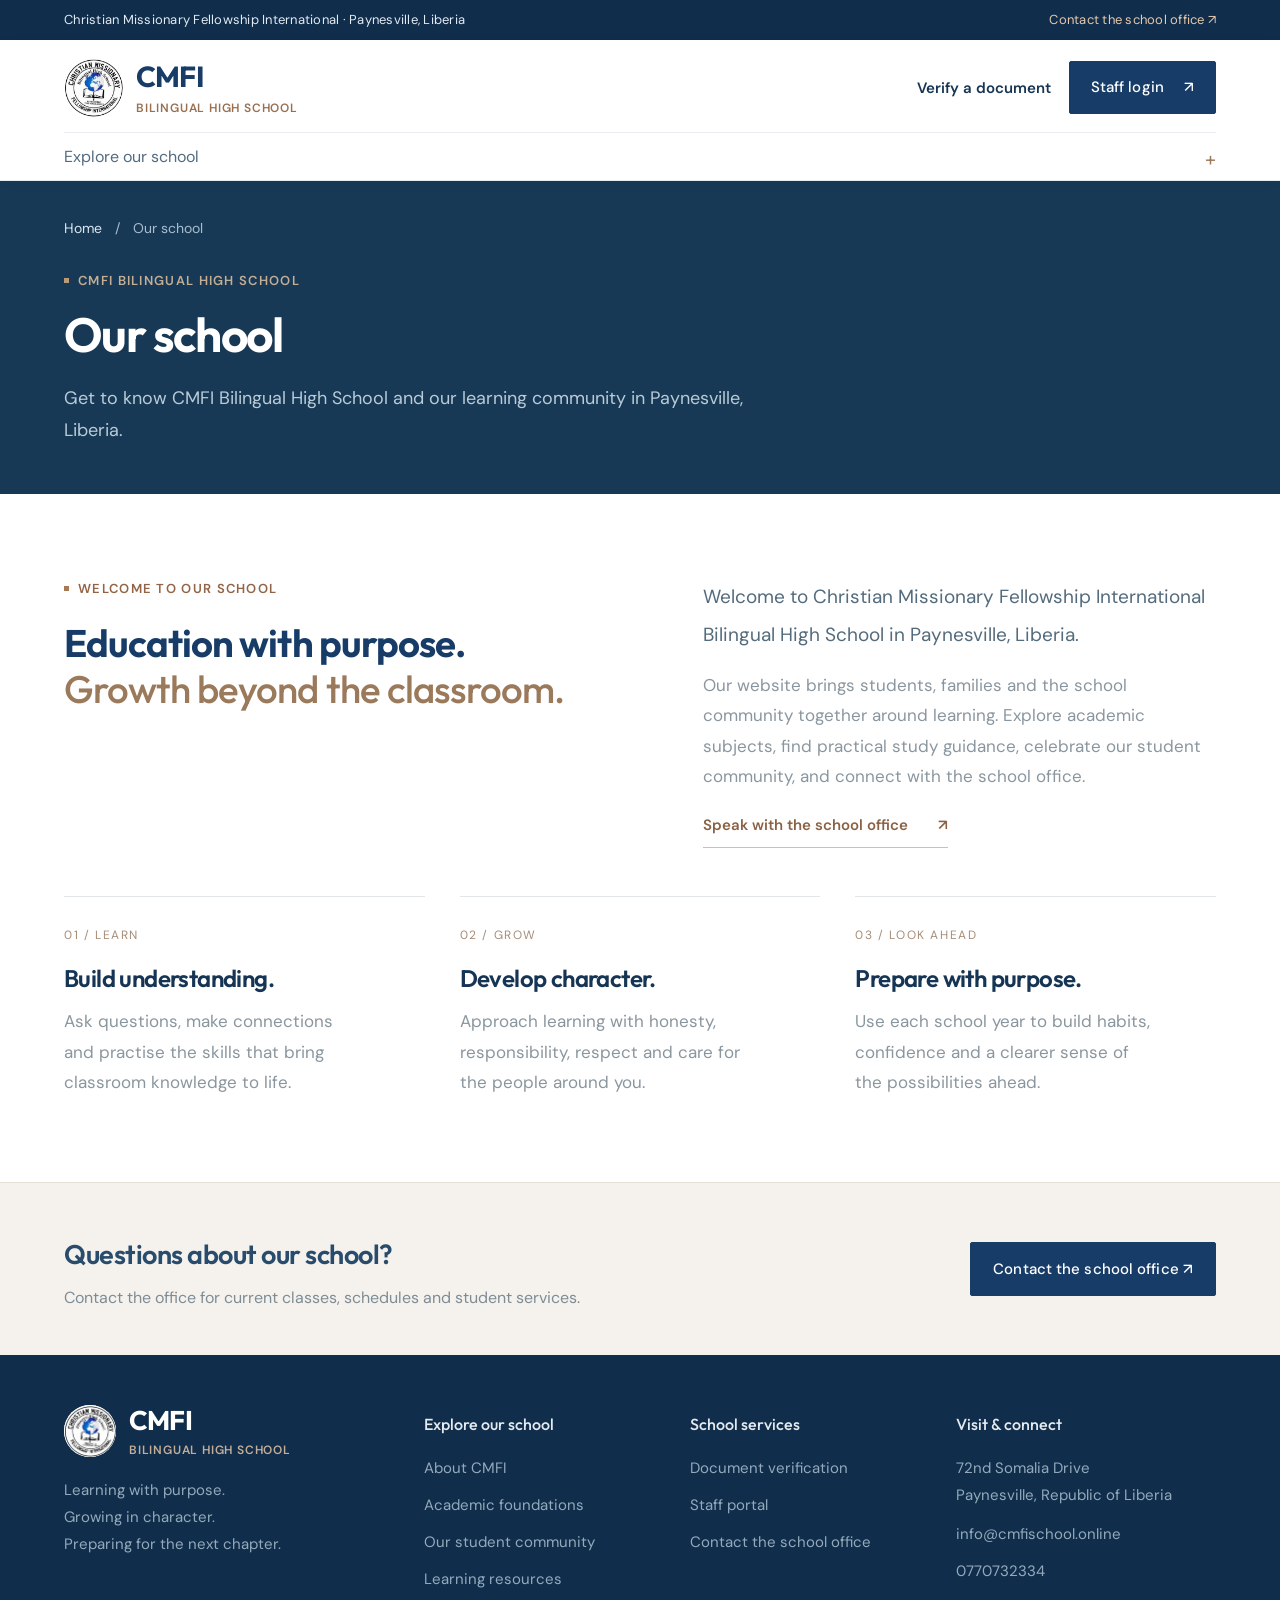
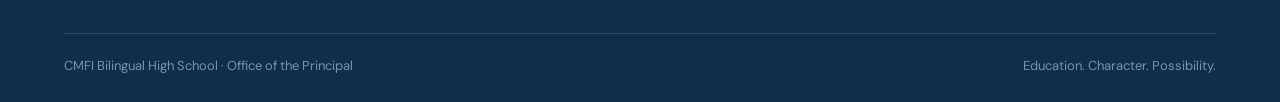
==== about.html @ 9cd96dfa "Split school sections into individual pages with direct navigation" ====
<!doctype html><html lang="en"><head><meta charset="utf-8"><meta name="viewport" content="width=device-width,initial-scale=1"><title>Our school | CMFI Bilingual High School</title><meta name="description" content="Learn about CMFI Bilingual High School and our learning community in Paynesville, Liberia."><link rel="icon" href="school-seal.png"><link rel="stylesheet" href="public.css?v=geometric-20261109"><link rel="stylesheet" href="school.css?v=pages-20261109"><link rel="stylesheet" href="typography.css?v=geometric-20261109"></head><body><div class="school-topbar"><div class="wrap topbar-inner"><span>Christian Missionary Fellowship International · Paynesville, Liberia</span><a href="contact.html">Contact the school office ↗</a></div></div><div class="school-header"><div class="wrap"><nav class="public-nav" aria-label="Main navigation"><a href="./" class="public-brand" aria-label="CMFI Bilingual High School home"><img class="school-logo" src="school-seal.png" alt="CMFI Bilingual High School logo"><span class="brand-title">CMFI<small>BILINGUAL HIGH SCHOOL</small></span></a><div class="nav-links"><a href="./">Home</a><a href="about.html">Our school</a><a href="academics.html">Academics</a><a href="student-life.html">Student life</a><a href="learning-hub.html">Learning hub</a></div><div class="nav-actions"><a href="verify.html">Verify a document</a><a class="btn btn-dark" href="login.html">Staff login <span>↗</span></a></div><details class="mobile-school-menu"><summary>Explore our school <span>+</span></summary><div class="mobile-school-links"><a href="./">Home</a><a href="about.html">Our school</a><a href="academics.html">Academics</a><a href="student-life.html">Student life</a><a href="learning-hub.html">Learning hub</a><a href="verify.html">Verify a document</a><a href="contact.html">Contact the office</a></div></details></nav></div></div><main><header class="school-page-intro"><div class="wrap"><nav class="page-breadcrumb" aria-label="Breadcrumb"><a href="./">Home</a><span>/</span><span aria-current="page">Our school</span></nav><div class="eyebrow">CMFI BILINGUAL HIGH SCHOOL</div><h1>Our school</h1><p>Get to know CMFI Bilingual High School and our learning community in Paynesville, Liberia.</p></div></header><section id="our-school" class="school-section"><div class="wrap about-grid"><div><div class="eyebrow">WELCOME TO OUR SCHOOL</div><h2>Education with purpose.<br><em>Growth beyond the classroom.</em></h2></div><div class="about-copy"><p>Welcome to Christian Missionary Fellowship International Bilingual High School in Paynesville, Liberia.</p><p>Our website brings students, families and the school community together around learning. Explore academic subjects, find practical study guidance, celebrate our student community, and connect with the school office.</p><a class="inline-link" href="mailto:info@cmfischool.online">Speak with the school office <span>↗</span></a></div></div><div class="wrap"><div class="school-about-cards"><article><span class="school-line-icon">01 / LEARN</span><h3>Build understanding.</h3><p>Ask questions, make connections and practise the skills that bring classroom knowledge to life.</p></article><article><span class="school-line-icon">02 / GROW</span><h3>Develop character.</h3><p>Approach learning with honesty, responsibility, respect and care for the people around you.</p></article><article><span class="school-line-icon">03 / LOOK AHEAD</span><h3>Prepare with purpose.</h3><p>Use each school year to build habits, confidence and a clearer sense of the possibilities ahead.</p></article></div></div></section><section class="standalone-cta"><div class="wrap"><div><h2>Questions about our school?</h2><p>Contact the office for current classes, schedules and student services.</p></div><a class="btn btn-dark" href="contact.html">Contact the school office ↗</a></div></section></main><footer class="public-footer school-footer"><div class="wrap"><div class="school-footer-grid"><div><a href="./" class="public-brand" aria-label="CMFI Bilingual High School home"><img class="school-logo" src="school-seal.png" alt="CMFI Bilingual High School logo"><span class="brand-title">CMFI<small>BILINGUAL HIGH SCHOOL</small></span></a><p>Learning with purpose.<br>Growing in character.<br>Preparing for the next chapter.</p></div><div><h3>Explore our school</h3><a href="about.html">About CMFI</a><a href="academics.html">Academic foundations</a><a href="student-life.html">Our student community</a><a href="learning-hub.html">Learning resources</a></div><div><h3>School services</h3><a href="verify.html">Document verification</a><a href="login.html">Staff portal</a><a href="contact.html">Contact the school office</a></div><div><h3>Visit & connect</h3><p>72nd Somalia Drive<br>Paynesville, Republic of Liberia</p><a href="mailto:info@cmfischool.online">info@cmfischool.online</a><a href="tel:+231770732334">0770732334</a></div></div><div class="footer-bottom"><span>CMFI Bilingual High School · Office of the Principal</span><span>Education. Character. Possibility.</span></div></div></footer><script type="module" src="public.mjs"></script><script src="school.js" defer></script></body></html>
---- public.css ----
@import url('https://fonts.googleapis.com/css2?family=DM+Sans:wght@400;500;600;700&family=Manrope:wght@400;500;600;700;800&display=swap');
:root{--paper:#f4f4f0;--ink:#131515;--muted:#747873;--acid:#d5ff62;--line:#dddfd7;--navy:#08243a}*{box-sizing:border-box}html{scroll-behavior:smooth}body{margin:0;background:var(--paper);font:14px 'DM Sans',sans-serif;color:var(--ink)}a{color:inherit;text-decoration:none}button,input{font:inherit}button,a{ -webkit-tap-highlight-color:transparent}button{cursor:pointer}button:disabled{cursor:wait;opacity:.6}a:focus-visible,button:focus-visible,input:focus-visible{outline:3px solid #8fae2e;outline-offset:4px}.wrap{max-width:1360px;margin:auto;padding:0 5%}.public-nav{height:96px;display:flex;align-items:center;justify-content:space-between;gap:25px;border-bottom:1px solid var(--line)}.public-brand{display:flex;gap:11px;align-items:center;font:800 24px Manrope;letter-spacing:-1px}.brand-mark{width:34px;height:34px;display:grid;place-items:center;background:var(--ink);color:var(--acid);border-radius:10px;font-size:22px;font-weight:800}.brand-title small{display:block;font:500 16px 'DM Sans';letter-spacing:1.6px;margin-top:2px;color:#747873}.nav-links{display:flex;gap:33px;font-size:16px;font-weight:500}.nav-actions{display:flex;align-items:center;gap:24px;font-size:16px;font-weight:600}.btn{display:inline-flex;align-items:center;justify-content:center;gap:22px;border:1px solid var(--line);background:white;padding:15px 23px;border-radius:8px;font-size:16px;font-weight:600;color:var(--ink);transition:transform .2s,background .2s}.btn:hover{background:#eaece5;transform:translateY(-2px)}.btn-dark{background:var(--ink);color:white;border-color:var(--ink)}.btn-dark:hover{background:#30352c}.btn-acid{background:var(--acid);color:var(--ink);border-color:var(--acid)}.btn-acid:hover{background:#c9f34b}.arrow{font-size:18px;font-weight:400}.eyebrow{font-size:14px;letter-spacing:2px;font-weight:600;display:flex;gap:9px;align-items:center}.eyebrow:before{content:'';width:6px;height:6px;background:#779928;border-radius:50%}.hero{position:relative;padding-top:51px;overflow:hidden}.hero-topline{display:flex;justify-content:space-between;align-items:center}.hero-note{font-size:15px;color:var(--muted)}.hero h1{font:800 clamp(56px,8.3vw,123px)/.99 Manrope;letter-spacing:-.06em;margin:30px 0 0;position:relative;z-index:2;max-width:1100px}.hero h1 span{color:#94998b}.hero-stage{display:grid;grid-template-columns:1fr 1.4fr .7fr;align-items:center;min-height:405px;gap:10px;position:relative}.hero-copy{font-size:17px;line-height:1.8;max-width:260px;position:relative;z-index:2}.hero-copy p{margin-bottom:24px;color:#6e7569}.hero-copy .micro{display:block;font-size:14px;line-height:1.8;color:#92978a;margin-top:15px}.orb-scene{height:380px;position:relative;display:grid;place-items:center;perspective:900px}.orb-glow{position:absolute;inset:35% 15% 0;background:radial-gradient(ellipse,#cbdf9f66,transparent 70%);filter:blur(12px)}.orb{width:270px;height:270px;border-radius:50%;position:relative;background:radial-gradient(circle at 28% 20%,#efffc6 0%,#b2d34d 13%,#b0e22a 25%,#5e7b1c 40%,#b3cf80 54%,#263526 74%,#0c1b12 92%);box-shadow:inset -22px -28px 38px #16221099,inset 15px 12px 30px #f3ffdb88,0 25px 55px #525a3d30;transform:rotate(-24deg);animation:float 8s ease-in-out infinite}.orb:before{content:'';position:absolute;inset:30px -19px;border:30px solid transparent;border-top-color:#ecefe9;border-left-color:#929c99;border-bottom-color:#5b6663;border-radius:50%;transform:rotate(-30deg) rotateX(41deg);box-shadow:0 13px 9px #26312666,inset 0 5px 3px #fff9}.orb:after{content:'';position:absolute;inset:-25px 30px;border:22px solid transparent;border-top-color:#bbc4c0;border-right-color:#e6ebe7;border-left-color:#78867a;border-radius:50%;transform:rotate(40deg) rotateY(44deg);box-shadow:inset 2px 2px 5px #fff,8px 8px 10px #24322455}.orbit{position:absolute;width:390px;height:136px;border:1px solid #8e9d6e;border-radius:50%;transform:rotate(-25deg);pointer-events:none}.orbit.second{width:420px;height:150px;transform:rotate(20deg);border-color:#afbb9d80}.orbit:after{content:'';width:9px;height:9px;background:var(--acid);position:absolute;top:20px;left:40px;border-radius:50%;box-shadow:0 0 0 5px #d5ff6222}.floating-tag{position:absolute;bottom:25px;left:5%;display:flex;align-items:center;gap:10px;padding:14px;background:#fff9;border:1px solid white;backdrop-filter:blur(12px);border-radius:10px;box-shadow:0 8px 30px #2c3d1e09;transform:rotate(-5deg)}.tag-icon{height:34px;width:30px;border:1px solid #bec7b5;border-radius:5px;display:grid;place-items:center;background:#f6f9ef;color:#7e8e65;font-size:17px}.floating-tag strong{font-size:15px;display:block}.floating-tag small{display:block;color:#929b86;font-size:14px;margin-top:4px}.hero-side{align-self:center;text-align:right;z-index:3}.circle-link{display:flex;margin-left:auto;align-items:center;justify-content:center;width:115px;height:115px;background:var(--acid);border-radius:50%;font-size:16px;gap:10px;transition:transform .2s}.circle-link:hover{transform:rotate(-8deg)}.hero-list{font-size:14px;line-height:2.8;color:#89907e;margin-top:30px}.hero-list b{margin-left:20px;font-weight:400;color:#b1b5a6}.trust-strip{padding:27px 0 33px;border-top:1px solid var(--line);display:grid;grid-template-columns:1.3fr repeat(3,1fr);gap:20px;align-items:center}.trust-strip>div{border-left:1px solid var(--line);padding-left:30px}.trust-strip strong{display:block;font:800 23px Manrope;letter-spacing:-.7px}.trust-strip small{font-size:14px;color:#8a9081;display:block;margin-top:4px}.trust-strip .school-title{border:0;padding:0;font-size:16px;line-height:1.8;font-weight:600;display:flex;align-items:center;gap:12px}.school-title img{width:43px;height:43px;object-fit:contain;mix-blend-mode:multiply}.verify-section{background:#fff;padding:75px 0}.section-heading{display:flex;align-items:flex-end;justify-content:space-between;gap:30px;margin-bottom:32px}.section-heading h2{font:700 clamp(30px,3.6vw,48px)/1.15 Manrope;letter-spacing:-2px;margin:15px 0 0}.section-heading p{font-size:16px;line-height:1.8;color:var(--muted);max-width:290px}.verification-box{display:grid;grid-template-columns:1.3fr .7fr;border:1px solid #e4e7de;border-radius:15px;overflow:hidden}.verify-form{padding:35px}.verify-form label{font-weight:600;font-size:16px;display:block}.input-group{display:flex;gap:10px;margin-top:13px}.input-group input{min-width:0;flex:1;border:1px solid #dfe4d8;border-radius:8px;padding:16px;font-size:16px;background:#fcfdf9;color:var(--ink);outline-color:#acc66d}.verify-hint{font-size:15px;line-height:1.9;color:#909783;margin:13px 0 0}.verification-aside{padding:30px;background:#eff3e7;border-left:1px solid #e4e7de;display:flex;align-items:center;gap:20px}.qr-block{height:71px;width:71px;flex-shrink:0;background:white;border:1px solid #dce4cf;border-radius:8px;display:grid;place-items:center}.qr-block svg{height:46px;width:46px}.verification-aside strong{font-size:16px}.verification-aside p{font-size:15px;color:#879076;line-height:1.9;margin-bottom:0}.form-status{margin-top:16px;font-size:16px;line-height:1.8;color:#64734f;min-height:0}.form-status:empty{display:none}.form-status.error{background:#fff1eb;color:#9b4a31;padding:13px;border-radius:7px}.form-status.success{background:#edf7df;padding:13px;border-radius:7px}.dark-section{background:#0d1110;color:#fff;padding:80px 0}.dark-section .eyebrow{color:#a8b49b}.dark-section .eyebrow:before{background:var(--acid)}.dark-section .section-heading h2{max-width:660px}.highlight{background:var(--acid);color:#18200f;border-radius:8px;padding:0 7px}.dark-section .section-heading p{color:#879487}.feature-grid{display:grid;grid-template-columns:repeat(3,1fr);gap:17px;margin-top:35px}.feature-card{background:#1b211e;border:1px solid #303831;border-radius:13px;padding:30px;min-height:280px;display:flex;flex-direction:column}.feature-icon{width:43px;height:43px;border:1px solid #48513c;border-radius:50%;background:#2c3525;color:var(--acid);display:grid;place-items:center;font-size:18px}.feature-number{color:#65715e;font-size:14px;margin-left:auto;margin-top:-26px}.feature-card h3{font:600 21px/1.3 Manrope;letter-spacing:-.7px;margin:50px 0 18px}.feature-card p{border-top:1px dashed #3f493e;padding-top:17px;color:#a4ae9d;font-size:16px;line-height:1.9;margin:0}.how-section{padding:80px 0}.steps-public{display:grid;grid-template-columns:repeat(3,1fr);gap:35px;margin-top:45px}.step-number{font:500 16px Manrope;color:#8b947e;border-bottom:1px solid #dce0d3;padding-bottom:20px}.step-number span{float:right;color:#a5b18f}.steps-public h3{font:700 18px Manrope;letter-spacing:-.5px;margin:22px 0 10px}.steps-public p{font-size:16px;color:#818975;line-height:1.9;max-width:280px}.staff-cta{background:#e7eddb;border-radius:16px;display:flex;justify-content:space-between;align-items:center;gap:25px;padding:35px 40px;margin-top:55px}.staff-cta h3{font:700 23px Manrope;letter-spacing:-1px;margin:0 0 9px}.staff-cta p{font-size:16px;color:#7a876c;margin:0;line-height:1.8}.public-footer{background:#092438;color:#e7efeb;padding:35px 0}.footer-inner{display:flex;justify-content:space-between;align-items:center;gap:20px}.public-footer .brand-mark{background:#d5ff62;color:#092438}.public-footer .brand-title small{color:#a7bcb4}.footer-links{display:flex;gap:24px;font-size:15px;color:#b7c9be}.footer-bottom{margin-top:28px;padding-top:20px;border-top:1px solid #294237;display:flex;justify-content:space-between;font-size:14px;color:#93ad9f}.login-page{min-height:calc(100vh - 96px);display:grid;grid-template-columns:1fr 1fr;gap:80px;align-items:center;padding:60px 0}.login-story h1{font:800 64px/1.04 Manrope;letter-spacing:-4px;margin:24px 0}.login-story h1 span{color:#8d9880}.login-story p{font-size:17px;color:#7b8571;line-height:1.9;max-width:340px}.login-story .mini-orb{height:190px;margin-top:30px;position:relative}.mini-orb .orb{width:155px;height:155px;margin-left:50px}.mini-orb .orb:before{border-width:18px;inset:18px -12px}.mini-orb .orb:after{border-width:14px;inset:-15px 20px}.login-card{background:white;border:1px solid #e2e6d9;border-radius:17px;padding:43px;max-width:450px;box-shadow:0 18px 70px #52603e07}.login-card h2{font:800 27px Manrope;letter-spacing:-1px;margin:0 0 10px}.login-card>p{font-size:16px;color:#8f9784;line-height:1.9}.login-card label{display:block;font-size:16px;font-weight:600;margin:23px 0 9px}.login-card input{width:100%;padding:14px 15px;border:1px solid #dfe5d5;border-radius:8px;background:#fdfefa;outline-color:#9ebf4d;font-size:16px}.password-field{position:relative}.password-field input{padding-right:55px}.password-toggle{position:absolute;right:10px;top:10px;background:none;border:0;color:#819068;font-size:15px;padding:7px}.login-card .btn{width:100%;margin-top:25px}.login-foot{font-size:15px;border-top:1px solid #eef1e7;padding-top:20px;margin-top:25px;color:#939c85;line-height:1.9}.login-foot a{color:#53683a}.forgot{display:block;text-align:right;margin-top:12px;font-size:15px;color:#7f8c6b;background:none;border:0;margin-left:auto}.verify-page{padding:65px 0;min-height:65vh}.verify-page .verification-box{margin-top:35px}.page-title{font:800 clamp(38px,5vw,65px)/1.1 Manrope;letter-spacing:-3px;margin:20px 0}.page-intro{font-size:17px;color:#818b76;line-height:1.9;max-width:560px}.student-page{padding:40px 0 80px;min-height:70vh}.back-link{font-size:15px;color:#869479}.record-shell{max-width:1000px;margin:30px auto}.record-top{background:white;border:1px solid #e2e8d7;border-radius:15px;padding:32px;display:flex;gap:25px;align-items:center}.record-photo{width:115px;height:130px;border-radius:12px;object-fit:cover;background:#edf1e5}.record-initial{display:grid;place-items:center;font:800 40px Manrope;color:#8d9c75}.record-title h1{font:800 31px Manrope;letter-spacing:-1.5px;margin:12px 0 8px}.record-title p{font-size:16px;color:#8a967d;margin:0;line-height:1.7}.status-pill{display:inline-block;padding:7px 11px;border-radius:5px;background:#eef6dd;color:#6d8b34;font-size:14px;font-weight:600;letter-spacing:.5px}.status-pill.revoked{background:#fff0ea;color:#a45438}.record-warning{padding:16px 20px;border:1px solid #e6e9dc;background:#f9fbf3;border-radius:10px;font-size:16px;color:#82916d;line-height:1.9;margin:18px 0}.record-warning.revoked{background:#fff3ee;border-color:#f2d9ce;color:#a95b3a}.record-columns{display:grid;grid-template-columns:1fr 1fr;gap:20px;margin-top:25px}.record-panel{background:white;border:1px solid #e3e9d9;border-radius:12px;padding:25px}.record-panel h2{font:700 15px Manrope;margin:0 0 22px}.record-fields{display:grid;grid-template-columns:1fr 1fr;gap:24px 20px}.record-fields dt{font-size:14px;color:#97a187;margin-bottom:8px}.record-fields dd{font-size:16px;font-weight:500;margin:0;line-height:1.7;overflow-wrap:anywhere}.record-panel.full{grid-column:1/-1}.public-table{width:100%;border-collapse:collapse;font-size:16px}.public-table th{text-align:left;font-size:14px;color:#97a287;font-weight:500;letter-spacing:.7px;padding:13px 0;background:none;border-bottom:1px solid #e5eadc}.public-table td{padding:16px 0;border-bottom:1px solid #f0f3e9}.public-table th:last-child,.public-table td:last-child{text-align:right}.record-note{font-size:15px;color:#95a084;line-height:1.9;margin-top:18px}.state-card{text-align:center;background:white;border:1px solid #e1e8d5;border-radius:15px;padding:55px 30px;margin:40px auto;max-width:650px}.state-card h1{font:800 25px Manrope;letter-spacing:-1px}.state-card p{font-size:16px;line-height:1.9;color:#879377}.state-card .btn{margin-top:15px}.loading-dot{width:35px;height:35px;border:3px solid #edf1e4;border-top-color:#9bba54;border-radius:50%;margin:auto;animation:spin 1s linear infinite}@keyframes spin{to{transform:rotate(360deg)}}@keyframes float{0%,100%{transform:rotate(-24deg) translateY(0)}50%{transform:rotate(-19deg) translateY(-13px)}}@media(prefers-reduced-motion:reduce){*{animation:none!important;scroll-behavior:auto!important;transition:none!important}}@media(min-width:1500px){.hero h1{font-size:128px}.orb{width:310px;height:310px}.hero-stage{min-height:440px}}@media(max-width:1000px){.hero h1{font-size:9vw}.hero-stage{grid-template-columns:1fr 1.3fr .5fr}.orb{width:220px;height:220px}.orbit{width:310px}.orbit.second{width:330px}.hero-copy{font-size:16px}.hero-side .circle-link{width:90px;height:90px;font-size:15px}.nav-links{gap:18px}.nav-actions{gap:15px}.hero-list{font-size:14px}.trust-strip .school-title{font-size:15px}.trust-strip>div{padding-left:17px}.login-page{gap:30px}.login-story h1{font-size:52px}.login-card{padding:30px}.feature-card{padding:25px}.feature-card h3{font-size:19px}.verification-box{grid-template-columns:1.3fr 1fr}.verification-aside{padding:25px;gap:15px}.input-group{flex-wrap:wrap}.input-group .btn{width:100%}}@media(max-width:700px){.wrap{padding:0 6%}.public-nav{height:78px;gap:10px}.public-brand{font-size:20px}.brand-title small{font-size:14px}.brand-mark{width:29px;height:29px;border-radius:8px;font-size:19px}.nav-links{display:none}.nav-actions{gap:14px;font-size:15px}.nav-actions .btn{padding:10px 12px;font-size:14px;gap:7px}.hero{padding-top:32px}.hero-note{display:none}.hero h1{font-size:12vw;letter-spacing:-.06em;margin-top:23px}.hero-stage{grid-template-columns:1fr;min-height:auto;gap:0}.orb-scene{grid-row:1;height:310px;margin:10px 0 0}.orb{width:220px;height:220px}.orbit{width:320px}.orbit.second{width:330px}.hero-copy{max-width:100%;font-size:16px;display:flex;flex-wrap:wrap;gap:0 20px;align-items:center;margin-bottom:30px}.hero-copy p{margin:0 0 20px;flex-basis:100%}.hero-copy .micro{margin:0;flex:1;min-width:120px}.hero-copy .btn{padding:14px 18px;gap:15px}.hero-side{display:none}.floating-tag{left:7%;bottom:15px}.trust-strip{grid-template-columns:repeat(3,1fr);gap:22px;padding:25px 0}.trust-strip .school-title{grid-column:1/-1;justify-content:center;padding-bottom:15px;border-bottom:1px solid var(--line)}.trust-strip>div:nth-child(2){border:0;padding:0}.trust-strip>div{padding-left:17px}.trust-strip strong{font-size:22px}.trust-strip small{font-size:14px;line-height:1.6}.verify-section,.dark-section,.how-section{padding:50px 0}.section-heading{display:block;margin-bottom:25px}.section-heading h2{font-size:32px;letter-spacing:-1.5px}.section-heading p{max-width:100%;font-size:16px;margin:20px 0 0}.verification-box{grid-template-columns:1fr}.verify-form{padding:25px}.input-group input{flex-basis:100%;font-size:16px;padding:14px}.verification-aside{border-left:0;border-top:1px solid #e4e7de;padding:22px 25px}.qr-block{width:55px;height:55px}.qr-block svg{height:35px;width:35px}.feature-grid{grid-template-columns:1fr}.feature-card{min-height:240px}.feature-card h3{margin:35px 0 15px;font-size:22px}.steps-public{grid-template-columns:1fr;gap:25px;margin-top:30px}.steps-public p{max-width:100%}.staff-cta{padding:25px;display:block;margin-top:35px}.staff-cta h3{font-size:22px}.staff-cta .btn{margin-top:20px}.footer-inner{flex-wrap:wrap}.footer-links{gap:19px;font-size:14px}.footer-bottom{font-size:14px;line-height:1.8;gap:25px}.login-page{grid-template-columns:1fr;padding:35px 0 50px;gap:25px;min-height:auto}.login-story h1{font-size:43px;letter-spacing:-2.5px;margin:18px 0}.login-story p{font-size:16px;max-width:100%;margin-bottom:0}.login-story .mini-orb{display:none}.login-card{max-width:100%;padding:28px}.login-card h2{font-size:25px}.verify-page{padding:40px 0}.page-title{font-size:43px;letter-spacing:-2px}.record-top{padding:24px;gap:18px;align-items:flex-start}.record-photo{width:76px;height:90px}.record-title h1{font-size:21px;letter-spacing:-.8px;line-height:1.3}.record-title p{font-size:15px}.record-columns{grid-template-columns:1fr;gap:15px}.record-panel{padding:24px}.record-fields{gap:22px 15px}.record-fields dd{font-size:16px}.record-warning{font-size:15px}.status-pill{font-size:14px}.state-card{padding:40px 25px}.eyebrow{font-size:14px;letter-spacing:1.3px}}
---- school.css ----
:root{--paper:#fff;--ink:#173451;--muted:#6b7885;--acid:#e7d6c6;--line:#dfe6ed;--navy:#14385f;--brown:#926344;--cream:#f5eee7;--blue-pale:#edf3f8}body{background:white;color:var(--ink)}.wrap{max-width:1320px;padding:0 5%}.school-topbar{background:#14385f;color:#e2eaf2;font-size:14px}.topbar-inner{min-height:34px;display:flex;align-items:center;justify-content:space-between;gap:20px}.topbar-inner a{color:#e5c9ae}.school-header{background:#fff;border-bottom:1px solid #e6ebf0}.public-nav{height:99px;border:0;gap:20px}.public-brand{gap:11px;font-size:26px;letter-spacing:0;color:#173c68;flex-shrink:0}.school-logo{width:61px;height:61px;object-fit:contain;border-radius:50%;background:white;display:block}.brand-title small{font-size:14px;font-weight:600;letter-spacing:1.3px;color:#987050;margin-top:4px}.nav-links{gap:26px;font-size:15px;color:#52657a}.nav-links a:hover,.nav-actions>a:not(.btn):hover{color:var(--brown)}.nav-actions{gap:21px;font-size:15px}.btn{border-radius:5px;padding:15px 22px;font-size:16px;gap:20px}.btn-dark{background:#173c68;border-color:#173c68;color:white}.btn-dark:hover{background:#254e7c}.btn-outline{background:transparent;border-color:#bfccd8;color:#264d76}.btn-outline:hover{background:#f2f5f8}.btn-white{background:#fff;color:#173c68;border-color:white}.eyebrow{font-size:14px;font-weight:600;color:#926344;letter-spacing:1.5px}.eyebrow:before{background:#a77954;height:5px;width:5px;border-radius:0}.school-hero{background:linear-gradient(110deg,#f2f5f9 0%,#f8fafc 56%,#f4eee7 100%);overflow:hidden}.school-hero-grid{display:grid;grid-template-columns:1.12fr 1fr;gap:35px;align-items:center;min-height:550px;padding-top:57px;padding-bottom:57px}.school-hero-copy h1{font:500 clamp(39px,4.3vw,61px)/1.19 'Outfit','DM Sans',sans-serif;letter-spacing:-2px;margin:23px 0 22px;color:#173c68}.school-hero-copy h1 em{color:#936646;font-weight:400}.school-hero-copy>p{max-width:440px;font-size:17px;line-height:1.95;color:#6d7d8c;margin:0 0 28px}.hero-buttons{display:flex;gap:13px;flex-wrap:wrap}.hero-location{display:flex;align-items:center;gap:9px;font-size:14px;color:#87929b;margin-top:28px}.location-dot{width:5px;height:5px;border-radius:50%;background:#a57551}.location-divider{color:#c9d0d5;margin:0 6px}.school-hero-art{background:#fff;border:1px solid #ece9e5;padding:24px 22px 22px;border-radius:80px 5px 5px 5px;box-shadow:0 15px 50px #253b5610;position:relative}.hero-art-label{display:flex;align-items:center;justify-content:space-between;font-size:14px;letter-spacing:1px;color:#9a8069;padding-left:14px;gap:15px}.hero-art-label b{font-size:14px;font-weight:500;color:#9ba4ad;white-space:nowrap}.portrait-composition{position:relative;height:265px;margin-top:26px;display:flex;align-items:flex-end;justify-content:center;gap:9px;background:linear-gradient(180deg,#fff 0%,#f5f1eb 100%);border-radius:75px 0 0 0;padding:0 10px 0}.portrait{border-radius:70px 70px 0 0;overflow:hidden;border:5px solid white;box-shadow:0 5px 18px #18334e13;position:relative;background:#e6edf4}.portrait img{width:100%;height:100%;object-fit:cover;display:block;object-position:center}.portrait-one{width:31%;height:200px;transform:rotate(-6deg) translateY(-12px);z-index:1}.portrait-two{width:35%;height:254px;z-index:2;background:#e0e9f3}.portrait-three{width:31%;height:210px;transform:rotate(6deg) translateY(-8px);z-index:1}.art-star{position:absolute;left:14px;top:3px;font-size:32px;color:#ba906a}.school-seal-badge{position:absolute;right:-12px;bottom:29px;z-index:3;background:white;border:1px solid #ece1d7;border-radius:50%;padding:5px;box-shadow:0 3px 10px #12324d0d;transform:rotate(10deg)}.school-seal-badge .school-logo{width:62px;height:62px}.hero-art-caption{display:flex;align-items:center;justify-content:space-between;gap:10px;padding-top:22px}.hero-art-caption strong{font:500 15px 'Outfit','DM Sans',sans-serif;color:#284765}.hero-art-caption span{font-size:14px;color:#9ca4aa}.school-value-strip{background:#173c68;color:white}.value-strip-inner{min-height:75px;display:flex;gap:33px;align-items:center;justify-content:center}.value-strip-inner>span:first-child{color:#bed0e1;font:400 italic 14px 'Outfit','DM Sans',sans-serif;margin-right:20px}.value-strip-inner strong{font-size:16px;letter-spacing:.5px;font-weight:500}.strip-dot{color:#b38a68;font-size:16px}.school-section{padding:77px 0;scroll-margin-top:15px}.school-section h2{font:500 clamp(29px,3vw,40px)/1.26 'Outfit','DM Sans',sans-serif;letter-spacing:-1.2px;margin:20px 0 0;color:#173c68}.school-section h2 em{font-weight:400;color:#956a49}.about-grid{display:grid;grid-template-columns:1.05fr 1fr;gap:85px;align-items:start}.about-copy>p{font-size:16px;line-height:1.95;color:#73818f;margin:0 0 16px}.about-copy>p:first-child{font-size:15px;line-height:1.9;color:#3e5b76}.inline-link{display:inline-flex;align-items:center;gap:30px;font-size:15px;color:#8b6245;font-weight:600;margin-top:5px;padding-bottom:8px;border-bottom:1px solid #d5bda7}.school-about-cards{display:grid;grid-template-columns:repeat(3,1fr);gap:32px;margin-top:43px}.school-about-cards article{padding:25px 0 0;border-top:1px solid #dedfdc}.school-line-icon{font-size:14px;letter-spacing:1.1px;color:#a18268}.school-about-cards h3{font:500 20px 'Outfit','DM Sans',sans-serif;margin:15px 0 12px}.school-about-cards p{font-size:16px;color:#7f8b95;line-height:1.9;margin:0;max-width:300px}.academics-section{background:#f5f7fa}.section-heading{align-items:flex-end;margin-bottom:35px}.section-heading p{font-size:16px;max-width:320px;line-height:1.95;color:#7c8995}.academic-grid{display:grid;grid-template-columns:repeat(3,1fr);gap:20px}.academic-card{background:white;border:1px solid #e7ecf0;border-radius:8px;padding:27px;display:flex;flex-direction:column}.subject-icon{height:45px;width:45px;display:grid;place-items:center;background:#edf2f8;color:#234c77;border-radius:7px;font:500 21px 'Outfit','DM Sans',sans-serif;margin-bottom:24px}.academic-card:nth-child(2) .subject-icon{background:#f6ede5;color:#9d7150}.academic-card:nth-child(3) .subject-icon{background:#eef1f2;color:#6d7d84}.subject-tag{font-size:14px;letter-spacing:1.2px;color:#9e876f}.academic-card h3{font:500 21px/1.4 'Outfit','DM Sans',sans-serif;margin:12px 0;color:#1e4165}.academic-card>p{font-size:16px;line-height:1.9;color:#85909a;flex:1;margin:0 0 22px}.subject-chips{display:flex;gap:6px;flex-wrap:wrap;min-height:49px;align-content:flex-start}.subject-chips span{border:1px solid #e6e9eb;border-radius:4px;padding:6px 8px;font-size:14px;color:#82909c;background:#fcfdfe}.academic-card>a{font-size:14px;color:#8e694b;border-top:1px solid #edf0f2;padding-top:17px;margin-top:18px;line-height:1.8}.student-life-grid{display:grid;grid-template-columns:.95fr 1fr;gap:80px;align-items:center}.student-life-image{padding:35px 28px 26px;background:#eef3f8;border-radius:7px;position:relative}.student-life-portraits{display:flex;gap:14px;align-items:center;justify-content:center;padding:5px 0 20px}.student-life-portraits img{width:48%;height:240px;object-fit:cover;border:5px solid white;border-radius:100px 100px 5px 5px;box-shadow:0 8px 20px #123b5c14}.student-life-portraits img:first-child{transform:rotate(-4deg);margin-top:25px}.student-life-portraits img:last-child{transform:rotate(4deg);margin-bottom:25px}.student-life-label{background:white;padding:18px 20px;position:relative;border-left:3px solid #9d7758}.student-life-label span{font-size:14px;letter-spacing:1.5px;color:#a48b76;display:block}.student-life-label strong{font:500 20px 'Outfit','DM Sans',sans-serif;display:block;margin-top:9px;color:#2c4e70}.school-body-copy{font-size:16px;line-height:1.95;color:#7b8996;margin:22px 0}.school-values-list{list-style:none;padding:0;margin:0}.school-values-list li{padding:15px 0 15px 27px;border-bottom:1px solid #e7ebee;position:relative}.school-values-list li:before{content:'↗';position:absolute;left:0;top:15px;color:#a77955;font-size:14px}.school-values-list strong{font-size:16px;display:block;margin-bottom:6px;font-weight:600}.school-values-list span{font-size:15px;color:#929ba3;line-height:1.8}.school-small-note{font-size:14px;color:#9aa2a8;line-height:1.9;margin-top:22px}.learning-section{background:#f8f4ef}.learning-grid{display:grid;grid-template-columns:1fr 1fr;gap:17px;align-items:start}.learning-guide{background:white;border:1px solid #e8dfd5;border-radius:7px;scroll-margin-top:25px}.learning-guide summary{padding:23px;display:flex;gap:17px;align-items:center;cursor:pointer;list-style:none}.learning-guide summary::-webkit-details-marker{display:none}.guide-number{font:400 15px 'Outfit','DM Sans',sans-serif;color:#b99a7f;border-right:1px solid #eadfd5;padding-right:16px}.learning-guide summary>span:nth-child(2){font-size:16px;color:#3e5670;font-weight:500;flex:1;line-height:1.6}.learning-guide summary small{display:block;font-size:14px;color:#9a9e9f;margin-top:6px;font-weight:400}.learning-guide summary b{font-size:20px;font-weight:400;color:#aa896d;transition:transform .2s}.learning-guide[open] summary b{transform:rotate(45deg)}.guide-content{padding:0 24px 24px 40px;color:#7f8589;font-size:16px;line-height:1.95}.guide-content ol{margin:0;padding-left:17px}.guide-content li{padding:5px 0 5px 6px}.try-today{background:#f8f3ec;border-left:2px solid #bc9978;color:#997a60;padding:11px 14px;font-size:15px;line-height:1.9;margin-top:15px}.records-section{padding-top:72px;padding-bottom:65px}.verification-box{border-color:#e0e7ee;border-radius:8px;grid-template-columns:1.3fr .7fr}.verify-form{padding:30px}.input-group input{background:#f9fbfd;border-color:#dbe3eb;color:#284765;outline-color:#7b9cb9}.verification-aside{background:#eff4f8;border-color:#dfe7ef}.qr-block{border-color:#d9e3ec;color:#3f6182}.verification-aside p,.verify-hint{color:#8b99a4}.records-links{display:flex;align-items:center;justify-content:space-between;gap:20px;font-size:14px;margin-top:20px;color:#9ca5ad}.records-links a{color:#8c694f}.school-contact{background:#926344;color:white;padding:57px 0}.contact-inner{display:grid;grid-template-columns:1fr 1fr;gap:90px;align-items:center}.school-contact .eyebrow{color:#dfc7b5}.school-contact .eyebrow:before{background:#dfc7b5}.school-contact h2{font:400 38px/1.2 'Outfit','DM Sans',sans-serif;margin:17px 0}.school-contact p{font-size:16px;color:#e0cbbd;line-height:1.9;max-width:400px}.contact-actions{display:flex;flex-direction:column;align-items:flex-start;gap:18px}.contact-actions>a:not(.btn){font-size:16px;color:#f4e5da}.contact-actions>span{font-size:15px;color:#d8bdab}.public-footer{background:#143451;padding:45px 0 25px}.school-footer .public-brand{color:white;font-size:26px}.school-footer .school-logo{width:52px;height:52px}.school-footer .brand-title small{color:#bfaa96;font-size:14px}.school-footer-grid{display:grid;grid-template-columns:1.4fr 1fr 1fr 1.1fr;gap:36px}.school-footer-grid h3{font-size:15px;font-weight:500;color:#e5eaf0;margin:9px 0 19px}.school-footer-grid>div>a:not(.public-brand){font-size:15px;color:#9fb2c5;display:block;line-height:1.8;margin-bottom:10px}.school-footer-grid p{font-size:15px;color:#9fb2c5;line-height:1.9;margin:18px 0}.school-footer-grid>div:last-child p{margin:0 0 12px}.footer-bottom{border-color:#2e4b65;color:#7893ab;font-size:14px;margin-top:30px}.login-page{padding-top:55px;padding-bottom:55px}.login-story h1{font:500 45px/1.25 'Outfit','DM Sans',sans-serif;letter-spacing:-1.8px;color:#173c68;max-width:490px}.login-story h1 span{color:#956d50;font-style:italic}.login-story p{color:#82909c}.login-school-seal{display:flex;align-items:center;gap:17px;margin-top:30px;padding-top:25px;border-top:1px solid #e2e7ec;max-width:340px}.login-school-seal .school-logo{width:65px;height:65px}.login-school-seal p{font-size:15px;color:#8f9ba5;line-height:1.9;margin:0}.login-card{border-color:#e0e7ed;border-radius:9px;box-shadow:0 15px 55px #1a395107}.login-card h2{font:500 28px 'Outfit','DM Sans',sans-serif;color:#234b71;letter-spacing:-.5px}.login-card>p{color:#919ba5}.login-card input{background:#fafcfe;border-color:#dce5ed;outline-color:#8ca6bd;color:#234967}.login-card label{color:#62798e}.password-toggle,.forgot{color:#8d745e}.login-foot{color:#9aa3aa;border-color:#e8edf1}.login-foot a{color:#557a9e}.verify-page{background:#fff}.page-title{font:500 47px/1.22 'Outfit','DM Sans',sans-serif;letter-spacing:-1.5px;color:#173c68}.page-intro{color:#83909b}.record-top,.record-panel{border-color:#dde6ef;border-radius:8px}.record-title h1{color:#1c466e;letter-spacing:-.8px;font-family:'Outfit','DM Sans',sans-serif;font-weight:500}.record-title p,.record-note{color:#91a0ad}.record-warning{background:#f2f6fa;border-color:#dde7ef;color:#6c87a0}.record-fields dt{color:#91a0ac}.record-fields dd{color:#49627b}.status-pill{background:#eaf0f6;color:#56799b}.record-initial{background:#edf3f8;color:#6f8fac}.public-table th{color:#8a9daf;border-color:#dfe7ed}.public-table td{border-color:#edf1f4;color:#526e87}.record-panel h2{font-family:'Outfit','DM Sans',sans-serif;font-weight:500;color:#355a7d}.state-card{border-color:#dfe6ed;border-radius:8px}.state-card h1{color:#264f76}.state-card p{color:#8799a9}.form-status.success{background:#edf3f8;color:#597996}.loading-dot{border-color:#e8eef4;border-top-color:#668bab}.btn-acid{background:#e8d7c6;border-color:#e8d7c6;color:#805d42}.public-table th,.public-table td{font-family:'DM Sans',sans-serif}.record-warning.revoked,.status-pill.revoked{background:#fff0ea;color:#a45438}.public-footer .brand-title small{color:#c4ad97}@media(max-width:1150px){.nav-links{gap:17px;font-size:14px}.nav-actions{gap:15px;font-size:14px}.nav-actions .btn{padding:13px 17px;font-size:15px;gap:13px}.public-brand{font-size:24px}.school-logo{width:51px;height:51px}.brand-title small{font-size:14px}.school-hero-grid{gap:30px;min-height:510px;padding-top:45px;padding-bottom:45px}.school-hero-copy h1{font-size:43px}.school-hero-copy>p{font-size:16px}.hero-buttons .btn{padding:13px 17px;font-size:15px;gap:13px}.school-hero-art{padding:22px 17px 19px;border-top-left-radius:65px}.portrait-composition{height:245px;margin-top:21px}.portrait-one{height:185px}.portrait-two{height:230px}.portrait-three{height:190px}.hero-art-caption strong{font-size:17px}.hero-art-caption span{font-size:14px}.hero-art-label{font-size:14px}.about-grid{gap:50px}.student-life-grid{gap:50px}.academic-card{padding:23px}.academic-card h3{font-size:19px}.student-life-portraits img{height:210px}}@media(max-width:950px){.nav-links{gap:14px}.nav-links a:nth-child(3){display:none}.nav-actions{gap:13px}.public-nav{gap:15px}.school-hero-grid{grid-template-columns:1.1fr 1fr;gap:25px}.school-hero-copy h1{font-size:37px;letter-spacing:-1.5px}.school-hero-art{padding:18px 15px}.portrait-composition{height:215px}.portrait-one{height:160px}.portrait-two{height:200px}.portrait-three{height:170px}.hero-art-caption{display:block;padding-top:18px}.hero-art-caption span{display:block;margin-top:6px}.hero-art-label b{display:none}.school-seal-badge .school-logo{width:50px;height:50px}.hero-location{font-size:14px;gap:7px}.value-strip-inner{gap:24px}.value-strip-inner>span:first-child{font-size:16px;margin:0}.value-strip-inner strong{font-size:15px}.academic-card h3{font-size:17px}.academic-card p{font-size:15px}.academic-grid{gap:15px}.academic-card{padding:22px 18px}.student-life-grid{gap:35px}.student-life-portraits img{height:170px}.student-life-image{padding:25px 20px 20px}.student-life-label strong{font-size:17px}.school-footer-grid{gap:25px;grid-template-columns:1.3fr 1fr 1fr}.school-footer-grid>div:last-child{grid-column:1/-1;display:flex;gap:25px;align-items:baseline}.school-footer-grid>div:last-child h3{margin-bottom:0}.school-footer-grid>div:last-child p{margin:0}.school-footer-grid>div:last-child a{margin:0}.contact-inner{gap:50px}.learning-guide summary{padding:20px}.learning-guide summary>span:nth-child(2){font-size:16px}.learning-guide summary small{font-size:14px}.verification-box{grid-template-columns:1fr}.verification-aside{border-left:0;border-top:1px solid #dde6ed}.input-group .btn{width:auto}.school-contact h2{font-size:34px}.login-story h1{font-size:38px}.login-page{gap:40px}}@media(max-width:700px){.wrap{padding-left:6%;padding-right:6%}.school-topbar{font-size:14px}.topbar-inner{min-height:29px}.topbar-inner>a{display:none}.public-nav{height:85px;gap:10px;flex-wrap:wrap}.public-brand{font-size:24px;gap:9px}.school-logo{width:48px;height:48px}.brand-title small{font-size:14px;letter-spacing:1px}.nav-links{display:none}.nav-actions>a:not(.btn){font-size:14px;max-width:63px;line-height:1.6}.nav-actions{gap:12px}.nav-actions .btn{padding:11px 12px;font-size:14px;gap:10px}.school-hero-grid{grid-template-columns:1fr;padding-top:39px;padding-bottom:35px;gap:33px}.school-hero-copy h1{font-size:41px;line-height:1.2;letter-spacing:-1.8px;margin-top:20px}.school-hero-copy .eyebrow{font-size:14px;letter-spacing:1.2px}.school-hero-copy>p{font-size:16px;max-width:100%;margin-bottom:24px}.hero-buttons{gap:10px}.hero-buttons .btn{padding:13px 15px;font-size:14px;gap:12px}.hero-location{font-size:14px;margin-top:22px}.school-hero-art{padding:23px 21px 21px;max-width:440px;width:100%;justify-self:center;border-top-left-radius:65px}.hero-art-label{font-size:14px;letter-spacing:.8px}.hero-art-label b{display:block;font-size:14px}.portrait-composition{height:245px;margin-top:22px}.portrait-one{height:187px}.portrait-two{height:235px}.portrait-three{height:199px}.hero-art-caption{display:flex;gap:8px;padding-top:20px}.hero-art-caption strong{font-size:17px}.hero-art-caption span{font-size:14px;display:block;margin:0;max-width:112px;text-align:right;line-height:1.7}.school-seal-badge .school-logo{width:54px;height:54px}.school-value-strip{padding:19px 0}.value-strip-inner{min-height:0;gap:12px;flex-wrap:wrap}.value-strip-inner>span:first-child{flex-basis:100%;text-align:center;margin-bottom:3px;font-size:17px}.value-strip-inner strong{font-size:14px}.strip-dot{font-size:14px}.school-section{padding:47px 0}.school-section h2{font-size:30px;letter-spacing:-.8px;margin-top:15px}.eyebrow{font-size:14px;letter-spacing:1.3px}.about-grid{grid-template-columns:1fr;gap:25px}.about-copy>p:first-child{font-size:14px}.about-copy>p{font-size:16px}.school-about-cards{grid-template-columns:1fr;gap:23px;margin-top:30px}.school-about-cards article{padding-top:20px}.school-about-cards h3{font-size:20px;margin:13px 0 10px}.school-about-cards p{max-width:100%;font-size:16px}.school-line-icon{font-size:14px}.section-heading p{font-size:15px;max-width:100%;margin-top:20px}.academic-grid{grid-template-columns:1fr;gap:16px}.academic-card{padding:25px}.academic-card h3{font-size:22px}.academic-card p{font-size:16px;margin-bottom:20px}.subject-icon{margin-bottom:19px}.subject-chips{min-height:0}.academic-card>a{font-size:14px}.student-life-grid{grid-template-columns:1fr;gap:35px}.student-life-image{max-width:440px;width:100%;justify-self:center;padding:28px 25px 23px}.student-life-portraits img{height:220px}.student-life-label strong{font-size:19px}.school-body-copy{font-size:16px}.school-values-list strong{font-size:16px}.school-values-list span{font-size:15px}.learning-grid{grid-template-columns:1fr;gap:13px}.learning-guide summary{padding:21px}.learning-guide summary>span:nth-child(2){font-size:16px}.learning-guide summary small{font-size:14px}.guide-content{padding-left:34px;font-size:15px}.try-today{font-size:14px}.records-section .verify-form{padding:23px}.input-group input{font-size:15px}.input-group .btn{width:100%}.verification-aside{padding:23px}.verification-aside strong{font-size:16px}.verification-aside p{font-size:14px}.verify-hint{font-size:14px}.records-links{display:block;font-size:14px;line-height:1.9;margin-top:15px}.records-links a{display:block;margin-top:9px}.school-contact{padding:42px 0}.contact-inner{grid-template-columns:1fr;gap:25px}.school-contact h2{font-size:32px}.school-contact p{font-size:15px}.contact-actions{gap:16px}.contact-actions>span{font-size:14px}.school-footer{padding-top:35px}.school-footer-grid{grid-template-columns:1fr 1fr;gap:27px}.school-footer-grid>div:first-child{grid-column:1/-1}.school-footer-grid>div:first-child p{margin:15px 0 0;font-size:15px}.school-footer .school-logo{width:48px;height:48px}.school-footer-grid>div:last-child{display:block;grid-column:1/-1;padding-top:20px;border-top:1px solid #2e4b65}.school-footer-grid>div:last-child h3{margin-bottom:15px}.school-footer-grid>div:last-child p{margin:0 0 15px}.school-footer-grid>div:last-child a{margin-bottom:10px}.school-footer-grid h3{font-size:15px;margin-top:0}.school-footer-grid>div>a:not(.public-brand){font-size:14px}.footer-bottom{font-size:14px;line-height:1.8;gap:20px}.login-page{gap:30px;padding-top:35px;padding-bottom:40px}.login-story h1{font-size:33px;letter-spacing:-1px}.login-school-seal{display:none}.login-story p{font-size:16px}.login-card{padding:26px}.page-title{font-size:35px;letter-spacing:-1px}.verify-page{padding-top:35px;padding-bottom:45px}.page-intro{font-size:16px}.record-title h1{font-size:21px}.record-top{padding:22px}.school-small-note{font-size:14px}.record-panel h2{font-size:15px}}

.mobile-school-menu{display:none}@media(max-width:700px){.public-nav{height:auto;min-height:85px;padding:15px 0 0;row-gap:13px}.nav-actions>a:not(.btn){display:none}.mobile-school-menu{display:block;flex-basis:100%;border-top:1px solid #e8edf2}.mobile-school-menu summary{list-style:none;font-size:15px;padding:12px 0;color:#6d8296;cursor:pointer}.mobile-school-menu summary::-webkit-details-marker{display:none}.mobile-school-menu summary span{float:right;color:#a07857;font-size:15px;line-height:10px}.mobile-school-links{display:grid;grid-template-columns:1fr 1fr;gap:0 25px;padding:4px 0 15px}.mobile-school-links a{font-size:15px;padding:11px 0;color:#3d6183}.school-hero-copy h1{font-size:clamp(32px,9.7vw,41px)}}

/* Institutional editorial layout: clear hierarchy and quieter surfaces. */
:root{--ink:#163554;--brown:#9b795b;--line:#dce3e9}.school-topbar{background:#102e4b}.topbar-inner{min-height:33px;font-size:14px;letter-spacing:.25px}.school-header{position:sticky;top:0;z-index:20;background:#fff;box-shadow:0 2px 15px #0b294706}.public-nav{height:98px}.public-brand{font:600 29px 'Outfit','DM Sans',sans-serif;gap:13px;letter-spacing:-.7px}.brand-title small{font-family:'DM Sans',sans-serif;letter-spacing:1.5px;font-size:14px;font-weight:500}.school-logo{width:59px;height:59px}.nav-links{font-size:15px;gap:28px}.nav-actions .btn{border-radius:2px;background:#173c68;padding:14px 21px}.btn{border-radius:2px;min-height:45px;font-weight:500;letter-spacing:.1px}.btn:hover{transform:translateY(-1px)}.school-hero{background:#173956;position:relative}.school-hero:before{content:'';position:absolute;inset:0;background:linear-gradient(115deg,#102f4b,transparent 72%);pointer-events:none}.school-hero-grid{position:relative;min-height:560px;grid-template-columns:1.17fr 1fr;gap:60px;padding-top:61px;padding-bottom:62px}.school-hero-copy .eyebrow{color:#c8b59d;font-size:14px;letter-spacing:1.9px}.school-hero-copy .eyebrow:before{background:#c0a385}.school-hero-copy h1{color:#fff;font-size:clamp(40px,4.1vw,58px);font-weight:700;line-height:1.16;letter-spacing:-1.8px;margin:25px 0 23px;max-width:640px}.school-hero-copy h1 em{color:#d0b697;font-style:normal;font-weight:400}.school-hero-copy>p{color:#b8c7d3;max-width:430px;font-size:16px;line-height:1.95;margin-bottom:31px}.hero-buttons{gap:12px}.hero-buttons .btn-dark{background:#fff;color:#234660;border-color:white;padding:15px 20px}.hero-buttons .btn-dark:hover{background:#f1f4f6}.hero-buttons .btn-outline{color:#d1dce5;border-color:#6a8093;background:transparent;padding:15px 20px}.hero-buttons .btn-outline:hover{background:#ffffff09}.hero-location{color:#8fa7ba;font-size:14px;letter-spacing:.3px;margin-top:29px}.location-divider{color:#6d879b}.location-dot{background:#bea17f}.school-hero-art{padding:21px;background:#ffffff04;border:1px solid #ffffff22;border-radius:2px;box-shadow:none;align-self:center}.hero-art-label{padding:0;color:#a1b6c8;font-size:14px;letter-spacing:1.4px}.hero-art-label b{color:#c1ab90;font-size:14px}.portrait-composition{height:253px;gap:8px;background:transparent;padding:0;border-radius:0;margin-top:23px;align-items:stretch}.portrait{width:33.33%;height:100%;border:0;box-shadow:none;border-radius:1px;background:white;transform:none}.portrait-one,.portrait-two,.portrait-three{width:33.33%;height:100%;transform:none}.portrait img{object-position:50% 45%;object-fit:cover;transition:transform .5s}.portrait:hover img{transform:scale(1.035)}.school-seal-badge{right:10px;bottom:-15px;padding:4px;border-color:#d4c4b0;transform:none;box-shadow:0 3px 20px #0d294b19}.school-seal-badge .school-logo{width:48px;height:48px}.hero-art-caption{padding-top:24px;padding-right:2px;align-items:flex-end}.hero-art-caption strong{font:400 15px 'Outfit','DM Sans',sans-serif;color:#ebf0f4;line-height:1.5;max-width:190px}.hero-art-caption span{color:#91a9bc;font-size:14px;max-width:140px;text-align:right;line-height:1.7}.school-value-strip{background:#f6f3ef;border-bottom:1px solid #e6dfd7;color:#35506a}.school-quicklinks{display:grid;grid-template-columns:.75fr repeat(3,1fr);align-items:stretch;min-height:111px;padding-top:22px;padding-bottom:22px}.school-quicklinks>div{padding:9px 0;display:flex;flex-direction:column;justify-content:center}.quicklink-kicker{font-size:14px;letter-spacing:1.7px;color:#aa8f76;margin-bottom:8px}.school-quicklinks>div>strong{font:400 19px 'Outfit','DM Sans',sans-serif;color:#4b5c67}.school-quicklinks>a{display:flex;align-items:center;gap:13px;padding:10px 24px;border-left:1px solid #ddd8d1}.school-quicklinks>a>span{color:#b59b82;font:400 16px 'Outfit','DM Sans',sans-serif}.school-quicklinks>a>div{font-size:15px;color:#435d74;line-height:1.7}.school-quicklinks>a small{display:block;font-size:14px;color:#a1a3a1;margin-top:4px}.school-quicklinks>a>b{font-weight:400;color:#a18b74;margin-left:auto}.school-quicklinks>a:hover{background:#eee8e0}.school-section{padding:84px 0;scroll-margin-top:120px}.school-section h2{font:400 clamp(28px,3vw,39px)/1.3 'Outfit','DM Sans',sans-serif;letter-spacing:-1px}.school-section h2 em{color:#9b795b;font-style:normal}.school-section .eyebrow{font-size:14px;letter-spacing:1.7px}.about-grid{gap:100px}.about-copy>p:first-child{font-size:14px;line-height:2;color:#536b7c}.about-copy>p{font-size:16px;line-height:2;color:#8a969f}.school-about-cards{margin-top:48px;gap:35px}.school-about-cards article{padding:26px 0 0;border-color:#e2e6e9}.school-line-icon{font-size:14px;letter-spacing:1.6px;color:#a68d78}.school-about-cards h3{font-size:19px;font-weight:400;margin:18px 0 12px}.school-about-cards p{font-size:15px;line-height:2;color:#8a969e}.academics-section{background:#f4f6f8}.section-heading{gap:60px;margin-bottom:35px}.section-heading p{font-size:15px;line-height:2;max-width:340px;color:#8a969e}.academic-grid{gap:22px}.academic-card{border:1px solid #e1e6eb;border-radius:2px;padding:30px;background:#fff}.subject-icon{width:42px;height:42px;border-radius:0;background:#eff3f6;font-size:19px;margin-bottom:28px}.subject-tag{font-size:14px;letter-spacing:1.4px}.academic-card h3{font-size:21px;font-weight:400;margin:15px 0 17px}.academic-card>p{font-size:15px;line-height:2;color:#8b969f}.subject-chips span{border-radius:1px;font-size:14px;padding:6px 7px;background:#fafbfc}.academic-card>a{font-size:14px;padding-top:20px}.student-life-grid{gap:90px}.student-life-image{background:#f3eee8;padding:25px;border-radius:2px}.student-life-portraits{gap:12px;padding:0 0 19px}.student-life-portraits img{border-radius:1px;width:48%;height:235px;border:0;box-shadow:none;transform:none!important;margin:0!important;object-position:50% 40%}.student-life-label{padding:18px 19px;border-left:2px solid #b1987b}.student-life-label strong{font-size:18px;font-weight:400;line-height:1.6}.student-life-label span{font-size:14px;letter-spacing:1.6px}.school-body-copy{font-size:16px;line-height:2;color:#87959e}.school-values-list li{padding-top:15px;padding-bottom:15px}.school-values-list strong{font-size:15px;font-weight:500}.school-values-list span{font-size:14px;color:#929ea6}.learning-section{background:#f5f1ec}.learning-grid{gap:17px}.learning-guide{border-radius:2px;border-color:#e4ddd3;scroll-margin-top:120px}.learning-guide summary{padding:24px}.learning-guide summary>span:nth-child(2){font-size:16px}.learning-guide summary small{font-size:14px;line-height:1.8}.guide-content{font-size:15px;line-height:2;padding-bottom:25px}.try-today{border-left-width:2px;font-size:14px;background:#f8f5f0}.records-section{padding-top:76px;padding-bottom:70px}.verification-box{border-radius:2px;border-color:#e0e7ec}.input-group input{border-radius:2px;padding:16px}.verification-aside{background:#f2f5f7}.qr-block{border-radius:2px}.verify-form label{font-size:16px}.verify-hint{font-size:14px}.verification-aside strong{font-size:16px}.verification-aside p{font-size:14px}.school-contact{background:#8a684d;padding:55px 0}.school-contact h2{font-size:36px;font-weight:400;line-height:1.4}.school-contact .eyebrow{font-size:14px;letter-spacing:1.7px}.school-contact p{font-size:15px;line-height:2;color:#dfd1c4}.school-footer{background:#102e4b;padding-top:48px}.school-footer .public-brand{font:400 27px 'Outfit','DM Sans',sans-serif}.school-footer .brand-title small{font-size:14px;letter-spacing:1.4px}.school-footer-grid h3{font-weight:500;font-size:14px}.school-footer-grid p,.school-footer-grid>div>a:not(.public-brand){font-size:14px;line-height:2;color:#94aabc}.footer-bottom{font-size:14px}.login-card,.record-panel,.record-top,.state-card{border-radius:2px}.login-page{padding-top:65px;padding-bottom:65px}.login-story h1{font-weight:400}.login-card h2{font-weight:400}.public-nav a:not(.public-brand):focus-visible,.school-quicklinks a:focus-visible{outline:2px solid #b18f6f;outline-offset:4px}@media(max-width:1150px){.school-hero-grid{gap:37px;min-height:530px}.school-hero-copy h1{font-size:44px}.school-hero-copy>p{font-size:16px}.school-quicklinks>a{padding-left:18px;padding-right:18px}.school-quicklinks>a>div{font-size:14px}.school-quicklinks>a small{font-size:14px}.nav-links{gap:20px}.academic-card{padding:25px}.academic-card h3{font-size:19px}.about-grid{gap:65px}.student-life-grid{gap:60px}.student-life-portraits img{height:210px}.portrait-composition{height:240px}.hero-art-caption strong{font-size:17px}.hero-art-caption span{font-size:14px}}@media(max-width:950px){.school-hero-grid{gap:28px;grid-template-columns:1.13fr 1fr}.school-hero-copy h1{font-size:37px}.hero-buttons .btn{padding:13px 16px;font-size:14px}.school-hero-art{padding:18px}.portrait-composition{height:213px}.hero-art-label{font-size:14px;letter-spacing:1px}.school-hero-copy .eyebrow{font-size:14px;letter-spacing:1.2px}.hero-art-caption strong{font-size:16px}.hero-art-caption span{max-width:90px;font-size:14px}.school-quicklinks{grid-template-columns:.7fr repeat(3,1fr)}.school-quicklinks>a{padding:9px 14px;gap:9px}.school-quicklinks>a>span{font-size:15px}.school-quicklinks>a>div{font-size:14px}.school-quicklinks>a small{font-size:14px}.school-quicklinks>div>strong{font-size:16px}.academic-card{padding:23px 19px}.academic-card h3{font-size:17px}.academic-card>p{font-size:14px}.student-life-grid{gap:35px}.student-life-portraits img{height:180px}.public-brand{font-size:26px}.nav-links{gap:15px}.public-nav{gap:15px}}@media(max-width:700px){.school-header{position:relative}.public-nav{height:auto;min-height:85px;padding:15px 0 0;row-gap:13px}.public-brand{font-size:25px;gap:10px}.school-logo{width:48px;height:48px}.brand-title small{font-size:14px;letter-spacing:1px}.school-topbar .topbar-inner{font-size:14px;min-height:28px;letter-spacing:.1px}.school-hero-grid{grid-template-columns:1fr;gap:33px;min-height:0;padding-top:38px;padding-bottom:36px}.school-hero-copy .eyebrow{font-size:14px;letter-spacing:1.2px}.school-hero-copy h1{font-size:clamp(31px,8.6vw,42px);line-height:1.28;letter-spacing:-1.2px;margin-top:22px;margin-bottom:22px}.school-hero-copy>p{font-size:16px;line-height:2;margin-bottom:25px}.hero-buttons{gap:10px}.hero-buttons .btn{font-size:14px;padding:13px 15px}.hero-location{font-size:14px;margin-top:25px;gap:7px}.school-hero-art{padding:19px;max-width:430px}.hero-art-label{font-size:14px;letter-spacing:1px}.portrait-composition{height:225px;gap:7px;margin-top:21px}.hero-art-caption{padding-top:23px}.hero-art-caption strong{font-size:16px;max-width:165px}.hero-art-caption span{font-size:14px;max-width:115px}.school-seal-badge{bottom:-14px;right:8px}.school-seal-badge .school-logo{width:43px;height:43px}.school-value-strip{padding:0}.school-quicklinks{display:grid;grid-template-columns:1fr;padding-top:22px;padding-bottom:14px}.school-quicklinks>div{padding:0 0 17px;border-bottom:1px solid #e0d8cf;flex-direction:row;align-items:center;justify-content:space-between}.quicklink-kicker{font-size:14px;margin:0}.school-quicklinks>div>strong{font-size:16px}.school-quicklinks>a{padding:17px 0;border-left:0;border-bottom:1px solid #e5dfd6;gap:17px}.school-quicklinks>a:last-child{border-bottom:0}.school-quicklinks>a>span{font-size:16px}.school-quicklinks>a>div{font-size:15px}.school-quicklinks>a small{font-size:14px;margin-top:3px}.school-quicklinks>a>b{font-size:14px}.school-section{padding:48px 0;scroll-margin-top:20px}.school-section h2{font-size:28px;line-height:1.35;letter-spacing:-.7px}.school-section .eyebrow{font-size:14px;letter-spacing:1.2px}.about-grid{gap:25px}.about-copy>p:first-child{font-size:17px}.about-copy>p{font-size:15px;line-height:2}.school-about-cards{margin-top:31px;gap:25px}.school-about-cards article{padding-top:23px}.school-about-cards h3{font-size:20px}.school-about-cards p{font-size:15px;max-width:100%}.section-heading{gap:20px;margin-bottom:27px}.section-heading p{font-size:15px;max-width:100%;line-height:2}.academic-card{padding:27px}.academic-card h3{font-size:22px}.academic-card>p{font-size:15px;line-height:2}.subject-chips span{font-size:14px;padding:6px 8px}.academic-card>a{font-size:14px}.student-life-grid{gap:29px}.student-life-image{padding:22px;max-width:430px}.student-life-portraits img{height:220px}.student-life-label{padding:17px 18px}.student-life-label strong{font-size:19px}.school-body-copy{font-size:15px;line-height:2}.school-values-list strong{font-size:15px}.school-values-list span{font-size:14px}.learning-guide{scroll-margin-top:20px}.learning-guide summary{padding:22px}.learning-guide summary>span:nth-child(2){font-size:16px}.learning-guide summary small{font-size:14px}.guide-content{font-size:15px;line-height:2}.school-contact{padding:40px 0}.school-contact h2{font-size:30px}.school-contact p{font-size:15px}.school-footer{padding-top:37px}.school-footer .public-brand{font-size:25px}.school-footer-grid h3{font-size:14px}.school-footer-grid p,.school-footer-grid>div>a:not(.public-brand){font-size:14px;line-height:2}.footer-bottom{font-size:14px}.login-page{padding-top:37px;padding-bottom:40px}.login-story h1{font-size:32px}.login-card{padding:28px}.login-card h2{font-size:26px}}

/* Readable text sizing for everyday school use. */
body{font-size:16px}.topbar-inner{padding-top:9px;padding-bottom:9px;line-height:1.7}.school-topbar .topbar-inner{font-size:13px}.brand-title small{font-size:12px;letter-spacing:.8px;line-height:1.5}.school-footer .brand-title small{font-size:12px;letter-spacing:.8px}.school-hero-copy>p,.about-copy>p,.academic-card>p,.school-body-copy,.section-heading p,.school-about-cards p,.school-contact p,.guide-content{font-size:17px;line-height:1.8}.about-copy>p:first-child{font-size:19px}.school-hero-copy .eyebrow,.school-section .eyebrow,.school-contact .eyebrow{font-size:13px;letter-spacing:1.3px;line-height:1.7}.school-line-icon,.subject-tag,.quicklink-kicker{font-size:12px;line-height:1.7}.hero-art-label,.hero-art-label b{font-size:11px;letter-spacing:.7px;line-height:1.6}.hero-art-caption span{font-size:12px;max-width:175px}.hero-art-caption strong{max-width:205px;font-size:18px}.hero-location{font-size:13px;line-height:1.8;flex-wrap:wrap}.school-quicklinks{grid-template-columns:.65fr repeat(3,1fr);min-height:140px}.school-quicklinks>a{padding:12px 18px}.school-quicklinks>a>div{font-size:16px;line-height:1.5}.school-quicklinks>a small{font-size:13px;line-height:1.6}.school-quicklinks>a>span{font-size:15px}.school-quicklinks>div>strong{font-size:22px}.school-quicklinks>a>b{font-size:20px}.academic-card{padding:30px}.academic-card h3{font-size:25px;line-height:1.35}.subject-chips span{font-size:13px;line-height:1.5}.subject-chips{min-height:78px}.academic-card>a,.inline-link{font-size:15px;line-height:1.7}.school-about-cards h3{font-size:24px;line-height:1.4}.school-values-list strong{font-size:17px;line-height:1.6}.school-values-list span{font-size:16px;line-height:1.8;display:block}.learning-guide summary>span:nth-child(2){font-size:17px;line-height:1.5}.learning-guide summary small{font-size:14px;line-height:1.7}.guide-number{font-size:20px}.try-today{font-size:15px;line-height:1.8}.school-small-note{font-size:14px;line-height:1.8}.records-links{font-size:14px;line-height:1.8}.verify-form label,.verification-aside strong{font-size:17px}.verify-hint,.verification-aside p{font-size:15px;line-height:1.8}.btn,.hero-buttons .btn,.nav-actions .btn{font-size:15px;line-height:1.5;min-height:48px}.input-group input,.login-card input{font-size:16px}.login-card>p,.login-story p{font-size:17px;line-height:1.8}.login-card label{font-size:16px}.login-foot{font-size:14px;line-height:1.8}.forgot,.password-toggle{font-size:14px}.password-field input{padding-right:65px}.school-footer-grid h3{font-size:16px;line-height:1.5}.school-footer-grid p,.school-footer-grid>div>a:not(.public-brand){font-size:15px;line-height:1.8}.footer-bottom{font-size:13px;line-height:1.8}.contact-actions>span,.contact-actions>a:not(.btn){font-size:16px;line-height:1.8}.record-fields dt{font-size:14px;line-height:1.5}.record-fields dd,.public-table{font-size:16px}.public-table th{font-size:14px}.record-warning,.record-note{font-size:15px;line-height:1.8}.status-pill{font-size:13px;line-height:1.6}.form-status{font-size:16px;line-height:1.8}.state-card p{font-size:16px;line-height:1.8}.public-nav{min-height:105px}.nav-links,.nav-actions{font-size:15px}.nav-links{gap:24px}.nav-actions{gap:18px}.school-hero-grid{min-height:610px}.school-hero-copy>p{max-width:490px}.school-hero-copy h1{font-size:clamp(39px,4vw,57px)}.hero-art-caption{flex-wrap:wrap}.section-heading p{max-width:380px}.academic-grid{gap:22px}.school-footer-grid{gap:30px}.school-footer-grid>div:last-child a{overflow-wrap:anywhere}.record-fields{gap:25px 20px}@media(max-width:1100px){.nav-links{display:none}.public-nav{height:auto;padding-top:18px;row-gap:15px;flex-wrap:wrap}.mobile-school-menu{display:block;flex-basis:100%;border-top:1px solid #e8edf2}.mobile-school-menu summary{list-style:none;font-size:16px;padding:13px 0;color:#526b81;cursor:pointer}.mobile-school-menu summary::-webkit-details-marker{display:none}.mobile-school-menu summary span{float:right;font-size:20px;color:#9b795b}.mobile-school-links{display:grid;grid-template-columns:repeat(3,1fr);gap:5px 25px;padding:8px 0 20px}.mobile-school-links a{font-size:16px;padding:10px 0;line-height:1.6}.school-quicklinks{grid-template-columns:1fr 1fr}.school-quicklinks>div{padding-left:10px}.school-quicklinks>a{border-left:0}.school-hero-grid{gap:30px}.hero-buttons .btn{font-size:15px;padding:13px 17px}.school-hero-art{padding:19px}.hero-art-label{font-size:10px}.hero-art-caption span{font-size:12px}.hero-art-caption strong{font-size:18px}.hero-location{font-size:13px}.academic-grid{grid-template-columns:1fr}.academic-card{padding:30px}.subject-chips{min-height:0}.academic-card>a{font-size:15px}.student-life-grid,.about-grid{gap:40px}.student-life-portraits img{height:230px}.school-footer-grid{grid-template-columns:1fr 1fr}.school-footer-grid>div:last-child{grid-column:auto;display:block}.school-footer-grid>div:last-child h3{margin-bottom:18px}.school-footer-grid>div:last-child p{margin-bottom:14px}.school-footer-grid>div:last-child a{margin-bottom:10px}.section-heading{gap:35px}}@media(max-width:700px){.school-topbar .topbar-inner{font-size:12px;line-height:1.7;padding-top:8px;padding-bottom:8px}.public-nav{padding-top:15px}.public-brand{gap:8px}.brand-title small{font-size:11px;letter-spacing:.4px}.school-footer .brand-title small{font-size:11px;letter-spacing:.4px}.school-logo{width:45px;height:45px}.nav-actions .btn{font-size:14px;padding:12px;gap:10px;min-height:45px}.mobile-school-menu summary{font-size:15px;padding:13px 0}.mobile-school-links{grid-template-columns:1fr 1fr;gap:0 20px;padding:5px 0 17px}.mobile-school-links a{font-size:15px;line-height:1.6}.school-hero-grid{min-height:0;gap:30px}.school-hero-copy h1{font-size:clamp(31px,8.5vw,40px)}.school-hero-copy .eyebrow,.school-section .eyebrow,.school-contact .eyebrow{font-size:12px;letter-spacing:1px}.school-hero-copy>p,.about-copy>p,.academic-card>p,.school-body-copy,.section-heading p,.school-about-cards p,.school-contact p,.guide-content{font-size:16px;line-height:1.8}.hero-buttons .btn{font-size:14px;padding:13px 16px}.hero-location{font-size:12px;gap:7px;line-height:1.8}.hero-art-label,.hero-art-label b{font-size:9px;line-height:1.6}.hero-art-label{gap:10px}.hero-art-caption strong{font-size:17px;max-width:100%}.hero-art-caption span{font-size:12px;max-width:100%;text-align:left}.hero-art-caption{display:block}.hero-art-caption span{display:block;margin-top:8px}.school-quicklinks{grid-template-columns:1fr;min-height:0}.school-quicklinks>div{padding-left:0}.school-quicklinks>div>strong{font-size:21px}.quicklink-kicker{font-size:12px}.school-quicklinks>a{padding:20px 0;gap:15px}.school-quicklinks>a>div{font-size:16px}.school-quicklinks>a small{font-size:14px;line-height:1.7}.school-quicklinks>a>span{font-size:16px}.school-section h2{font-size:29px;line-height:1.35}.about-copy>p:first-child{font-size:18px;line-height:1.8}.school-line-icon,.subject-tag{font-size:12px;line-height:1.7}.school-about-cards h3{font-size:23px}.inline-link{font-size:15px;line-height:1.8}.academic-card{padding:25px}.academic-card h3{font-size:24px}.subject-chips span{font-size:13px}.academic-card>a{font-size:15px}.student-life-label span{font-size:11px}.student-life-label strong{font-size:21px}.school-values-list strong{font-size:17px}.school-values-list span{font-size:16px}.school-small-note{font-size:13px;line-height:1.8}.learning-guide summary{padding:20px;gap:13px}.learning-guide summary>span:nth-child(2){font-size:17px}.learning-guide summary small{font-size:14px}.guide-number{font-size:18px;padding-right:12px}.guide-content{padding:0 22px 25px 30px}.try-today{font-size:15px}.records-links{font-size:14px}.verify-form label,.verification-aside strong{font-size:16px}.verify-hint,.verification-aside p{font-size:14px}.input-group input,.login-card input{font-size:16px}.btn{font-size:15px}.verification-aside{align-items:flex-start;gap:16px}.qr-block{flex-shrink:0}.school-footer-grid{grid-template-columns:1fr;gap:30px}.school-footer-grid>div:first-child,.school-footer-grid>div:last-child{grid-column:auto}.school-footer-grid h3{font-size:17px}.school-footer-grid p,.school-footer-grid>div>a:not(.public-brand){font-size:15px;line-height:1.8}.footer-bottom{font-size:12px;flex-direction:column;gap:10px}.school-contact p,.contact-actions>a:not(.btn){font-size:16px}.contact-actions>span{font-size:14px}.login-card>p,.login-story p{font-size:16px}.login-foot{font-size:14px}.login-card label{font-size:16px}.forgot,.password-toggle{font-size:14px}.record-fields{grid-template-columns:1fr}.record-fields dt{font-size:14px}.record-fields dd,.public-table{font-size:16px}.public-table th{font-size:13px}.record-warning,.record-note{font-size:14px}.record-title p{font-size:14px;line-height:1.7}.status-pill{font-size:12px}.form-status{font-size:16px}.state-card p{font-size:16px}}@media(max-width:360px){.public-brand{font-size:23px}.brand-title small{font-size:10px}.school-logo{width:40px;height:40px}.nav-actions .btn{font-size:13px;padding:11px;gap:8px}.hero-buttons{flex-direction:column;align-items:stretch}.hero-buttons .btn{justify-content:space-between}}

/* Dedicated school pages. */
.nav-links a.is-current{color:#8f6748;position:relative}.nav-links a.is-current:after{content:'';height:2px;background:#a4805f;position:absolute;left:0;right:0;bottom:-13px}.mobile-school-links a.is-current{color:#926344;font-weight:700}.school-page-intro{background:#173956;padding:38px 0 47px;color:#fff}.page-breadcrumb{display:flex;gap:13px;align-items:center;font-size:14px;color:#a9bdce;margin-bottom:35px;flex-wrap:wrap}.page-breadcrumb a{color:#dce6ed}.school-page-intro .eyebrow{color:#c4ae94;font-size:13px;letter-spacing:1.3px}.school-page-intro .eyebrow:before{background:#b99b79}.school-page-intro h1{font:650 48px/1.12 var(--font-display,'Outfit','DM Sans',sans-serif);letter-spacing:-1.6px;margin:19px 0 20px;color:#fff}.school-page-intro p{font-size:18px;line-height:1.8;color:#b9cbd8;max-width:700px;margin:0}.standalone-cta{padding:42px 0;background:#f5f2ed;border-top:1px solid #e7dfd5}.standalone-cta>.wrap{display:flex;align-items:center;justify-content:space-between;gap:35px}.standalone-cta h2{font:600 27px/1.3 var(--font-display,'Outfit','DM Sans',sans-serif);letter-spacing:-.5px;margin:12px 0;color:#294c6d}.standalone-cta p{font-size:16px;line-height:1.8;color:#7e8c96;max-width:650px;margin:0}.page-service-actions{display:flex;gap:12px;flex-wrap:wrap;flex-shrink:0}.contact-page-grid{display:grid;grid-template-columns:1.2fr 1fr;gap:70px}.contact-info-card>p,.contact-service-card>p{font-size:17px;line-height:1.85;color:#82909c}.contact-info-card dl{margin:30px 0 0}.contact-info-card dl>div{padding:20px 0;border-top:1px solid #e2e8ed}.contact-info-card dt{font-size:14px;color:#9c8169;margin-bottom:10px}.contact-info-card dd{font-size:18px;line-height:1.8;color:#385e7f;margin:0;overflow-wrap:anywhere}.contact-service-card{padding:35px;background:#f2f5f8;border:1px solid #e2e8ee;align-self:start}.contact-service-card>img{width:75px;height:75px;object-fit:contain}.contact-service-card h2{font-size:28px}.contact-service-card .btn{display:flex;margin-top:15px}.contact-service-card .school-small-note{font-size:14px;line-height:1.8;margin-top:22px}.standalone-cta .eyebrow{font-size:12px;line-height:1.7}@media(max-width:1280px){.nav-links{display:none}.public-nav{height:auto;padding-top:18px;row-gap:15px;flex-wrap:wrap}.mobile-school-menu{display:block;flex-basis:100%;border-top:1px solid #e8edf2}.mobile-school-menu summary{list-style:none;font-size:16px;padding:13px 0;color:#526b81;cursor:pointer}.mobile-school-menu summary::-webkit-details-marker{display:none}.mobile-school-menu summary span{float:right;font-size:20px;color:#9b795b}.mobile-school-links{display:grid;grid-template-columns:repeat(3,1fr);gap:5px 25px;padding:8px 0 20px}.mobile-school-links a{font-size:16px;padding:10px 0;line-height:1.6}}@media(max-width:950px){.contact-page-grid{gap:35px}.standalone-cta>.wrap{align-items:flex-start;flex-direction:column}}@media(max-width:700px){.school-page-intro{padding:28px 0 36px}.page-breadcrumb{font-size:13px;margin-bottom:28px}.school-page-intro .eyebrow{font-size:12px;line-height:1.7}.school-page-intro h1{font-size:37px;letter-spacing:-1px;line-height:1.2}.school-page-intro p{font-size:16px;line-height:1.8}.standalone-cta{padding:33px 0}.standalone-cta>.wrap{gap:23px}.standalone-cta h2{font-size:25px}.standalone-cta p{font-size:16px}.page-service-actions{flex-direction:column;width:100%}.contact-page-grid{grid-template-columns:1fr;gap:30px}.contact-info-card>p,.contact-service-card>p{font-size:16px}.contact-info-card dd{font-size:17px}.contact-service-card{padding:26px}.mobile-school-links{grid-template-columns:1fr 1fr;gap:0 20px}.mobile-school-links a{font-size:15px}.public-nav{padding-top:15px;row-gap:13px}}
---- typography.css ----
/* Geometric display lettering inspired by the supplied visual references.
   Outfit is an open-source alternative; the reference JPGs are not font files. */
@font-face{font-family:'Outfit';font-style:normal;font-weight:100 900;font-display:swap;src:url('./fonts/outfit-variable.ttf') format('truetype')}
:root{--font-display:'Outfit','DM Sans',Arial,sans-serif;--font-text:'DM Sans',Arial,sans-serif}
body,input,button,select,textarea{font-family:var(--font-text)}
h1,h2,h3,h4,.brand,.public-brand,.school-footer .public-brand,.school-hero-copy h1,.school-section h2,.school-section h2 em,.academic-card h3,.school-about-cards h3,.school-contact h2,.login-story h1,.login-card h2,.record-title h1,.record-panel h2,.page-title,.state-card h1,.hero-art-caption strong,.student-life-label strong,.school-quicklinks>div>strong{font-family:var(--font-display);font-style:normal}
.public-brand,.school-footer .public-brand{font-weight:700;letter-spacing:-.8px}
.brand-title small{font-family:var(--font-text);font-weight:600}
.school-hero-copy h1{font-size:clamp(38px,3.8vw,54px);font-weight:700;line-height:1.13;letter-spacing:-.035em}
.school-hero-copy h1 em{font-family:var(--font-display);font-style:normal;font-weight:600;letter-spacing:-.035em}
.school-section h2{font-weight:650;letter-spacing:-.025em;line-height:1.2}
.school-section h2 em{font-weight:500;font-style:normal;letter-spacing:-.025em}
.school-about-cards h3,.academic-card h3{font-weight:600;letter-spacing:-.025em;line-height:1.3}
.school-contact h2{font-weight:650;letter-spacing:-.03em;line-height:1.2}
.hero-art-caption strong,.student-life-label strong{font-weight:500;letter-spacing:-.015em}
.school-quicklinks>div>strong{font-weight:600;letter-spacing:-.025em}
.login-story h1{font-weight:650;line-height:1.15;letter-spacing:-.03em}
.login-story h1 span{font-family:var(--font-display);font-style:normal;font-weight:500}
.login-card h2,.record-title h1,.record-panel h2,.page-title{font-weight:600;line-height:1.2;letter-spacing:-.025em}
.guide-number,.school-quicklinks>a>span{font-family:var(--font-display);font-weight:500}
.subject-icon{font-family:var(--font-display);font-weight:500}
@media(max-width:1100px){.school-hero-copy h1{font-size:clamp(35px,4.1vw,44px)}}
@media(max-width:700px){.school-hero-copy h1{font-size:clamp(32px,8.7vw,40px);line-height:1.14;letter-spacing:-.035em}.school-section h2{font-size:30px}.login-story h1{font-size:33px}.page-title{font-size:36px}}
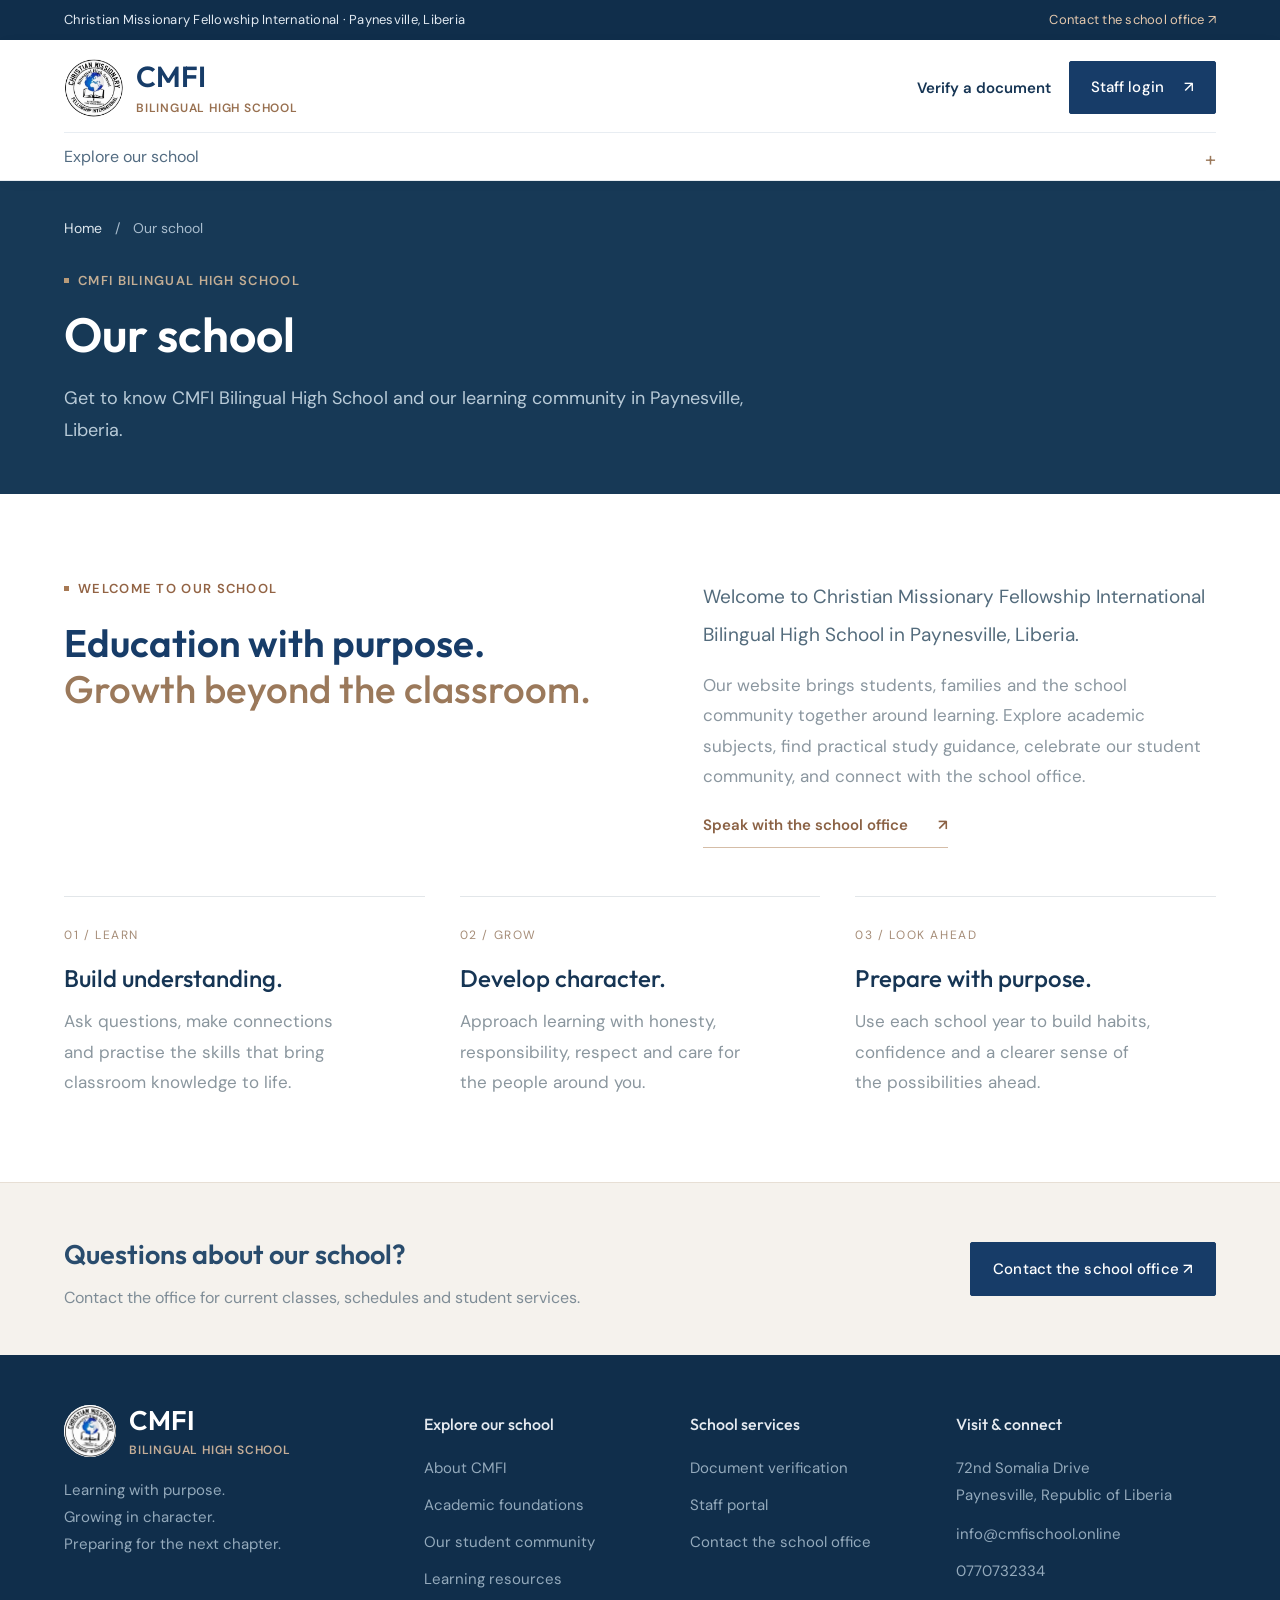
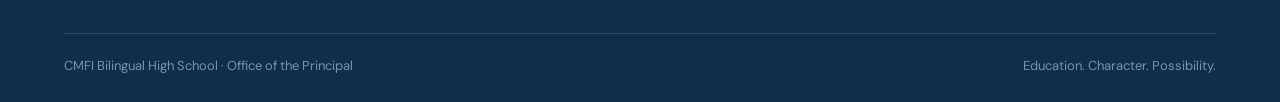
==== commit f788e7b5: "Use the school supplied Melodrama font family for display headings" ====
--- a/about.html
+++ b/about.html
@@ -1 +1 @@
-<!doctype html><html lang="en"><head><meta charset="utf-8"><meta name="viewport" content="width=device-width,initial-scale=1"><title>Our school | CMFI Bilingual High School</title><meta name="description" content="Learn about CMFI Bilingual High School and our learning community in Paynesville, Liberia."><link rel="icon" href="school-seal.png"><link rel="stylesheet" href="public.css?v=geometric-20261109"><link rel="stylesheet" href="school.css?v=pages-20261109"><link rel="stylesheet" href="typography.css?v=geometric-20261109"></head><body><div class="school-topbar"><div class="wrap topbar-inner"><span>Christian Missionary Fellowship International · Paynesville, Liberia</span><a href="contact.html">Contact the school office ↗</a></div></div><div class="school-header"><div class="wrap"><nav class="public-nav" aria-label="Main navigation"><a href="./" class="public-brand" aria-label="CMFI Bilingual High School home"><img class="school-logo" src="school-seal.png" alt="CMFI Bilingual High School logo"><span class="brand-title">CMFI<small>BILINGUAL HIGH SCHOOL</small></span></a><div class="nav-links"><a href="./">Home</a><a href="about.html">Our school</a><a href="academics.html">Academics</a><a href="student-life.html">Student life</a><a href="learning-hub.html">Learning hub</a></div><div class="nav-actions"><a href="verify.html">Verify a document</a><a class="btn btn-dark" href="login.html">Staff login <span>↗</span></a></div><details class="mobile-school-menu"><summary>Explore our school <span>+</span></summary><div class="mobile-school-links"><a href="./">Home</a><a href="about.html">Our school</a><a href="academics.html">Academics</a><a href="student-life.html">Student life</a><a href="learning-hub.html">Learning hub</a><a href="verify.html">Verify a document</a><a href="contact.html">Contact the office</a></div></details></nav></div></div><main><header class="school-page-intro"><div class="wrap"><nav class="page-breadcrumb" aria-label="Breadcrumb"><a href="./">Home</a><span>/</span><span aria-current="page">Our school</span></nav><div class="eyebrow">CMFI BILINGUAL HIGH SCHOOL</div><h1>Our school</h1><p>Get to know CMFI Bilingual High School and our learning community in Paynesville, Liberia.</p></div></header><section id="our-school" class="school-section"><div class="wrap about-grid"><div><div class="eyebrow">WELCOME TO OUR SCHOOL</div><h2>Education with purpose.<br><em>Growth beyond the classroom.</em></h2></div><div class="about-copy"><p>Welcome to Christian Missionary Fellowship International Bilingual High School in Paynesville, Liberia.</p><p>Our website brings students, families and the school community together around learning. Explore academic subjects, find practical study guidance, celebrate our student community, and connect with the school office.</p><a class="inline-link" href="mailto:info@cmfischool.online">Speak with the school office <span>↗</span></a></div></div><div class="wrap"><div class="school-about-cards"><article><span class="school-line-icon">01 / LEARN</span><h3>Build understanding.</h3><p>Ask questions, make connections and practise the skills that bring classroom knowledge to life.</p></article><article><span class="school-line-icon">02 / GROW</span><h3>Develop character.</h3><p>Approach learning with honesty, responsibility, respect and care for the people around you.</p></article><article><span class="school-line-icon">03 / LOOK AHEAD</span><h3>Prepare with purpose.</h3><p>Use each school year to build habits, confidence and a clearer sense of the possibilities ahead.</p></article></div></div></section><section class="standalone-cta"><div class="wrap"><div><h2>Questions about our school?</h2><p>Contact the office for current classes, schedules and student services.</p></div><a class="btn btn-dark" href="contact.html">Contact the school office ↗</a></div></section></main><footer class="public-footer school-footer"><div class="wrap"><div class="school-footer-grid"><div><a href="./" class="public-brand" aria-label="CMFI Bilingual High School home"><img class="school-logo" src="school-seal.png" alt="CMFI Bilingual High School logo"><span class="brand-title">CMFI<small>BILINGUAL HIGH SCHOOL</small></span></a><p>Learning with purpose.<br>Growing in character.<br>Preparing for the next chapter.</p></div><div><h3>Explore our school</h3><a href="about.html">About CMFI</a><a href="academics.html">Academic foundations</a><a href="student-life.html">Our student community</a><a href="learning-hub.html">Learning resources</a></div><div><h3>School services</h3><a href="verify.html">Document verification</a><a href="login.html">Staff portal</a><a href="contact.html">Contact the school office</a></div><div><h3>Visit & connect</h3><p>72nd Somalia Drive<br>Paynesville, Republic of Liberia</p><a href="mailto:info@cmfischool.online">info@cmfischool.online</a><a href="tel:+231770732334">0770732334</a></div></div><div class="footer-bottom"><span>CMFI Bilingual High School · Office of the Principal</span><span>Education. Character. Possibility.</span></div></div></footer><script type="module" src="public.mjs"></script><script src="school.js" defer></script></body></html>+<!doctype html><html lang="en"><head><meta charset="utf-8"><meta name="viewport" content="width=device-width,initial-scale=1"><title>Our school | CMFI Bilingual High School</title><meta name="description" content="Learn about CMFI Bilingual High School and our learning community in Paynesville, Liberia."><link rel="icon" href="school-seal.png"><link rel="stylesheet" href="public.css?v=geometric-20261109"><link rel="stylesheet" href="school.css?v=pages-20261109"><link rel="stylesheet" href="typography.css?v=melodrama-20261109"></head><body><div class="school-topbar"><div class="wrap topbar-inner"><span>Christian Missionary Fellowship International · Paynesville, Liberia</span><a href="contact.html">Contact the school office ↗</a></div></div><div class="school-header"><div class="wrap"><nav class="public-nav" aria-label="Main navigation"><a href="./" class="public-brand" aria-label="CMFI Bilingual High School home"><img class="school-logo" src="school-seal.png" alt="CMFI Bilingual High School logo"><span class="brand-title">CMFI<small>BILINGUAL HIGH SCHOOL</small></span></a><div class="nav-links"><a href="./">Home</a><a href="about.html">Our school</a><a href="academics.html">Academics</a><a href="student-life.html">Student life</a><a href="learning-hub.html">Learning hub</a></div><div class="nav-actions"><a href="verify.html">Verify a document</a><a class="btn btn-dark" href="login.html">Staff login <span>↗</span></a></div><details class="mobile-school-menu"><summary>Explore our school <span>+</span></summary><div class="mobile-school-links"><a href="./">Home</a><a href="about.html">Our school</a><a href="academics.html">Academics</a><a href="student-life.html">Student life</a><a href="learning-hub.html">Learning hub</a><a href="verify.html">Verify a document</a><a href="contact.html">Contact the office</a></div></details></nav></div></div><main><header class="school-page-intro"><div class="wrap"><nav class="page-breadcrumb" aria-label="Breadcrumb"><a href="./">Home</a><span>/</span><span aria-current="page">Our school</span></nav><div class="eyebrow">CMFI BILINGUAL HIGH SCHOOL</div><h1>Our school</h1><p>Get to know CMFI Bilingual High School and our learning community in Paynesville, Liberia.</p></div></header><section id="our-school" class="school-section"><div class="wrap about-grid"><div><div class="eyebrow">WELCOME TO OUR SCHOOL</div><h2>Education with purpose.<br><em>Growth beyond the classroom.</em></h2></div><div class="about-copy"><p>Welcome to Christian Missionary Fellowship International Bilingual High School in Paynesville, Liberia.</p><p>Our website brings students, families and the school community together around learning. Explore academic subjects, find practical study guidance, celebrate our student community, and connect with the school office.</p><a class="inline-link" href="mailto:info@cmfischool.online">Speak with the school office <span>↗</span></a></div></div><div class="wrap"><div class="school-about-cards"><article><span class="school-line-icon">01 / LEARN</span><h3>Build understanding.</h3><p>Ask questions, make connections and practise the skills that bring classroom knowledge to life.</p></article><article><span class="school-line-icon">02 / GROW</span><h3>Develop character.</h3><p>Approach learning with honesty, responsibility, respect and care for the people around you.</p></article><article><span class="school-line-icon">03 / LOOK AHEAD</span><h3>Prepare with purpose.</h3><p>Use each school year to build habits, confidence and a clearer sense of the possibilities ahead.</p></article></div></div></section><section class="standalone-cta"><div class="wrap"><div><h2>Questions about our school?</h2><p>Contact the office for current classes, schedules and student services.</p></div><a class="btn btn-dark" href="contact.html">Contact the school office ↗</a></div></section></main><footer class="public-footer school-footer"><div class="wrap"><div class="school-footer-grid"><div><a href="./" class="public-brand" aria-label="CMFI Bilingual High School home"><img class="school-logo" src="school-seal.png" alt="CMFI Bilingual High School logo"><span class="brand-title">CMFI<small>BILINGUAL HIGH SCHOOL</small></span></a><p>Learning with purpose.<br>Growing in character.<br>Preparing for the next chapter.</p></div><div><h3>Explore our school</h3><a href="about.html">About CMFI</a><a href="academics.html">Academic foundations</a><a href="student-life.html">Our student community</a><a href="learning-hub.html">Learning resources</a></div><div><h3>School services</h3><a href="verify.html">Document verification</a><a href="login.html">Staff portal</a><a href="contact.html">Contact the school office</a></div><div><h3>Visit & connect</h3><p>72nd Somalia Drive<br>Paynesville, Republic of Liberia</p><a href="mailto:info@cmfischool.online">info@cmfischool.online</a><a href="tel:+231770732334">0770732334</a></div></div><div class="footer-bottom"><span>CMFI Bilingual High School · Office of the Principal</span><span>Education. Character. Possibility.</span></div></div></footer><script type="module" src="public.mjs"></script><script src="school.js" defer></script></body></html>
--- a/typography.css
+++ b/typography.css
@@ -1,23 +1,31 @@
-/* Geometric display lettering inspired by the supplied visual references.
-   Outfit is an open-source alternative; the reference JPGs are not font files. */
+@import url('https://api.fontshare.com/v2/css?f%5B%5D=melodrama%40300%2C400%2C500%2C600%2C700&display=swap');
+/* Exact Melodrama family supplied by the school; served through Fontshare.
+   Outfit and DM Sans remain available for readable interface text. */
 @font-face{font-family:'Outfit';font-style:normal;font-weight:100 900;font-display:swap;src:url('./fonts/outfit-variable.ttf') format('truetype')}
-:root{--font-display:'Outfit','DM Sans',Arial,sans-serif;--font-text:'DM Sans',Arial,sans-serif}
+:root{--font-display:'Melodrama','Outfit',Arial,sans-serif;--font-text:'DM Sans',Arial,sans-serif}
 body,input,button,select,textarea{font-family:var(--font-text)}
 h1,h2,h3,h4,.brand,.public-brand,.school-footer .public-brand,.school-hero-copy h1,.school-section h2,.school-section h2 em,.academic-card h3,.school-about-cards h3,.school-contact h2,.login-story h1,.login-card h2,.record-title h1,.record-panel h2,.page-title,.state-card h1,.hero-art-caption strong,.student-life-label strong,.school-quicklinks>div>strong{font-family:var(--font-display);font-style:normal}
-.public-brand,.school-footer .public-brand{font-weight:700;letter-spacing:-.8px}
+.public-brand,.school-footer .public-brand{font-weight:600;letter-spacing:0}
 .brand-title small{font-family:var(--font-text);font-weight:600}
-.school-hero-copy h1{font-size:clamp(38px,3.8vw,54px);font-weight:700;line-height:1.13;letter-spacing:-.035em}
-.school-hero-copy h1 em{font-family:var(--font-display);font-style:normal;font-weight:600;letter-spacing:-.035em}
-.school-section h2{font-weight:650;letter-spacing:-.025em;line-height:1.2}
-.school-section h2 em{font-weight:500;font-style:normal;letter-spacing:-.025em}
-.school-about-cards h3,.academic-card h3{font-weight:600;letter-spacing:-.025em;line-height:1.3}
-.school-contact h2{font-weight:650;letter-spacing:-.03em;line-height:1.2}
-.hero-art-caption strong,.student-life-label strong{font-weight:500;letter-spacing:-.015em}
-.school-quicklinks>div>strong{font-weight:600;letter-spacing:-.025em}
-.login-story h1{font-weight:650;line-height:1.15;letter-spacing:-.03em}
+.school-hero-copy h1{font-size:clamp(38px,3.8vw,54px);font-weight:600;line-height:1.18;letter-spacing:-.01em}
+.school-hero-copy h1 em{font-family:var(--font-display);font-style:normal;font-weight:600;letter-spacing:-.01em}
+.school-section h2{font-weight:600;letter-spacing:0;line-height:1.2}
+.school-section h2 em{font-weight:500;font-style:normal;letter-spacing:0}
+.school-about-cards h3,.academic-card h3{font-weight:600;letter-spacing:0;line-height:1.3}
+.school-contact h2{font-weight:600;letter-spacing:-.01em;line-height:1.2}
+.hero-art-caption strong,.student-life-label strong{font-weight:500;letter-spacing:0}
+.school-quicklinks>div>strong{font-weight:600;letter-spacing:0}
+.login-story h1{font-weight:600;line-height:1.15;letter-spacing:-.01em}
 .login-story h1 span{font-family:var(--font-display);font-style:normal;font-weight:500}
-.login-card h2,.record-title h1,.record-panel h2,.page-title{font-weight:600;line-height:1.2;letter-spacing:-.025em}
+.login-card h2,.record-title h1,.record-panel h2,.page-title{font-weight:600;line-height:1.2;letter-spacing:0}
 .guide-number,.school-quicklinks>a>span{font-family:var(--font-display);font-weight:500}
 .subject-icon{font-family:var(--font-display);font-weight:500}
 @media(max-width:1100px){.school-hero-copy h1{font-size:clamp(35px,4.1vw,44px)}}
-@media(max-width:700px){.school-hero-copy h1{font-size:clamp(32px,8.7vw,40px);line-height:1.14;letter-spacing:-.035em}.school-section h2{font-size:30px}.login-story h1{font-size:33px}.page-title{font-size:36px}}
+@media(max-width:700px){.school-hero-copy h1{font-size:clamp(32px,8.7vw,40px);line-height:1.14;letter-spacing:-.01em}.school-section h2{font-size:30px}.login-story h1{font-size:33px}.page-title{font-size:36px}}
+
+/* Keep operational text clear and reserve Melodrama for display hierarchy. */
+button,input,select,textarea,.nav-links,.nav-actions,.mobile-school-links,.guide-number,.school-quicklinks>a>span,.subject-icon,.brand-title small{font-family:var(--font-text);font-style:normal}
+.school-hero-copy h1 em{font-weight:500;line-height:1.18}
+.school-about-cards h3,.academic-card h3{font-weight:500}
+.school-page-intro h1,.standalone-cta h2{font-family:var(--font-display);font-weight:600;letter-spacing:0}
+.hero-art-caption strong,.student-life-label strong{font-weight:500}
